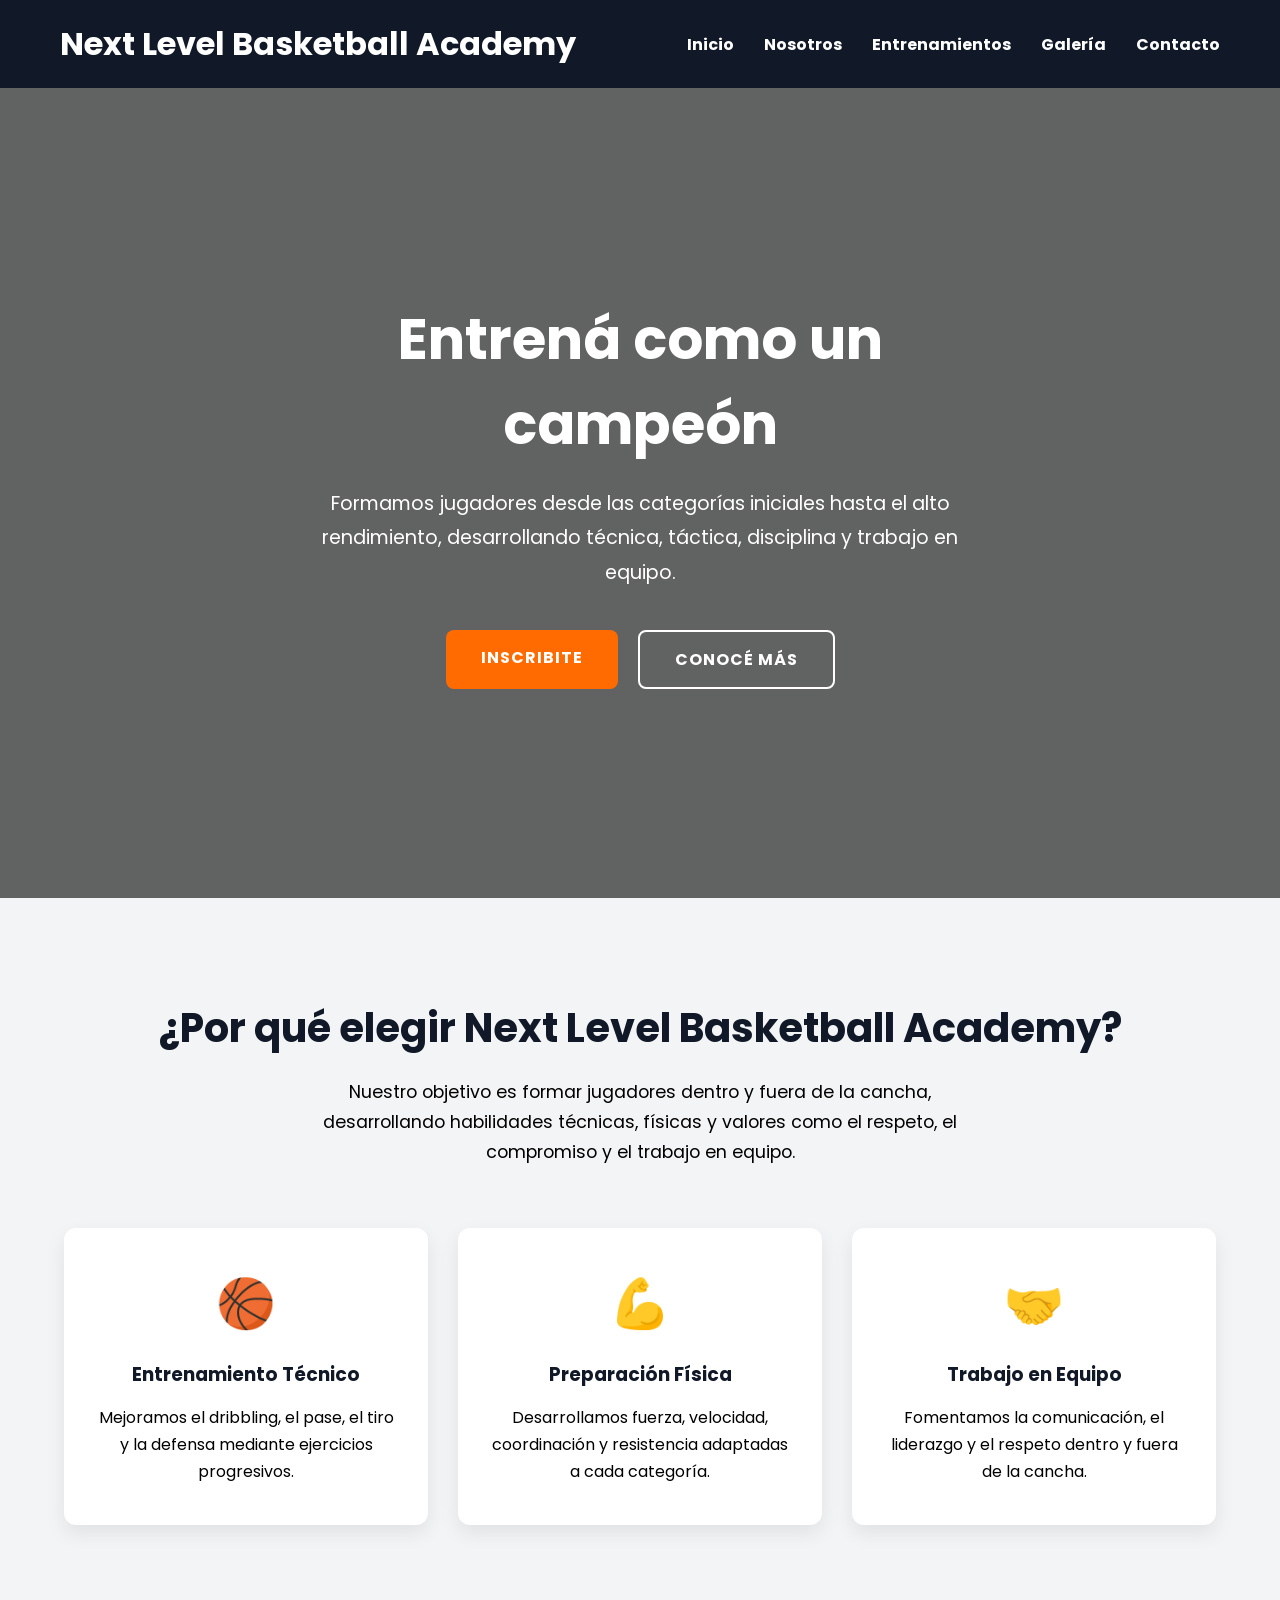
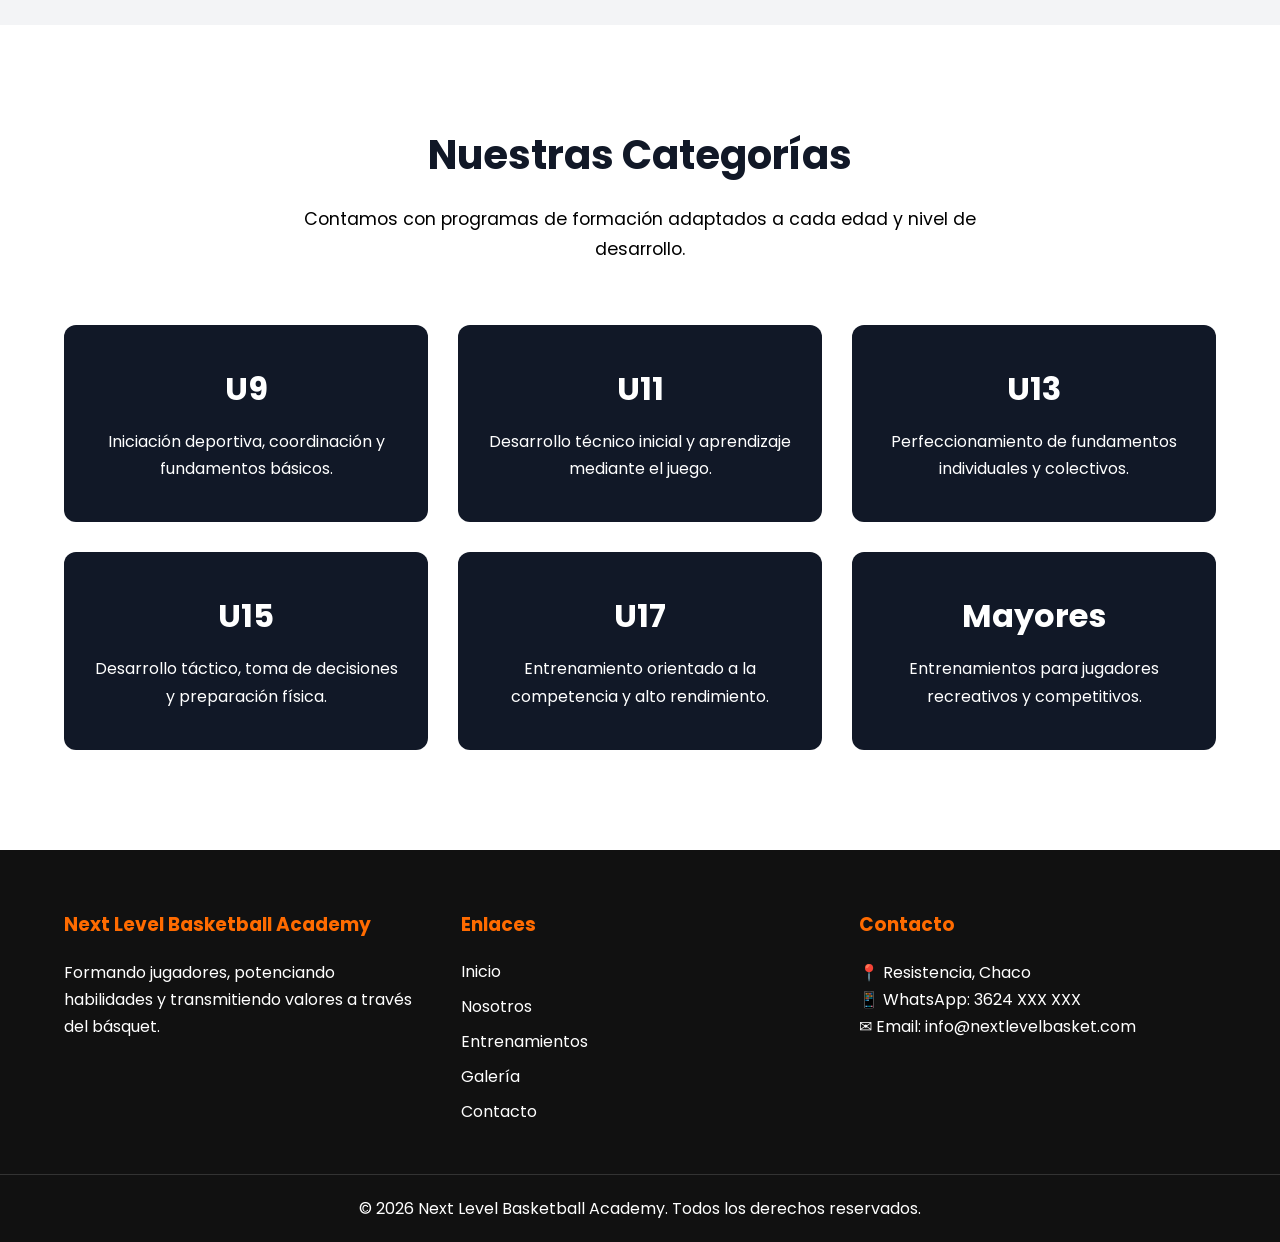
==== index.html @ 25c02390 ""Implemento sitio web completo de academia de basquet con HTML y CSS"" ====
<!DOCTYPE html>
<html lang="es">

<head>
    <meta charset="UTF-8">
    <meta name="viewport" content="width=device-width, initial-scale=1.0">
    <title>Academia de Básquet | Inicio</title>
    <link rel="preconnect" href="https://fonts.googleapis.com">

<link rel="preconnect" href="https://fonts.gstatic.com" crossorigin>

<link href="https://fonts.googleapis.com/css2?family=Poppins:wght@400;500;600;700;800&display=swap" rel="stylesheet">

    <link rel="stylesheet" href="./styles/style.css">
    <link rel="stylesheet" href="./styles/responsive.css">
</head>

<body>

    <header class="header">

    <div class="logo">
        <h1>Next Level Basketball Academy</h1>
    </div>

    <nav class="nav">
        <ul class="nav-list">
            <li><a href="index.html">Inicio</a></li>
            <li><a href="./pages/nosotros.html">Nosotros</a></li>
            <li><a href="./pages/entrenamientos.html">Entrenamientos</a></li>
            <li><a href="./pages/galeria.html">Galería</a></li>
            <li><a href="./pages/contacto.html">Contacto</a></li>
        </ul>
    </nav>

</header>

    <main>
        <section class="hero">

    <div class="hero-content">
        <h2>Entrená como un campeón</h2>

        <p>
            Formamos jugadores desde las categorías iniciales hasta el alto rendimiento,
            desarrollando técnica, táctica, disciplina y trabajo en equipo.
        </p>

        <div class="hero-buttons">
            <a href="./pages/contacto.html" class="btn btn-primary">Inscribite</a>

            <a href="./pages/nosotros.html" class="btn btn-secondary">Conocé más</a>
        </div>
    </div>

</section>
<section class="features">

    <div class="container">

        <h2>¿Por qué elegir Next Level Basketball Academy?</h2>

        <p class="section-description">
            Nuestro objetivo es formar jugadores dentro y fuera de la cancha,
            desarrollando habilidades técnicas, físicas y valores como el respeto,
            el compromiso y el trabajo en equipo.
        </p>

        <div class="features-grid">

            <article class="feature-card">
                <div class="icon">🏀</div>
                <h3>Entrenamiento Técnico</h3>
                <p>
                    Mejoramos el dribbling, el pase, el tiro y la defensa mediante ejercicios progresivos.
                </p>
            </article>

            <article class="feature-card">
                <div class="icon">💪</div>
                <h3>Preparación Física</h3>
                <p>
                    Desarrollamos fuerza, velocidad, coordinación y resistencia adaptadas a cada categoría.
                </p>
            </article>

            <article class="feature-card">
                <div class="icon">🤝</div>
                <h3>Trabajo en Equipo</h3>
                <p>
                    Fomentamos la comunicación, el liderazgo y el respeto dentro y fuera de la cancha.
                </p>
            </article>

        </div>

    </div>

</section>
<section class="categories">

    <div class="container">

        <h2>Nuestras Categorías</h2>

        <p class="section-description">
            Contamos con programas de formación adaptados a cada edad y nivel de desarrollo.
        </p>

        <div class="categories-grid">

            <article class="category-card">
                <h3>U9</h3>
                <p>Iniciación deportiva, coordinación y fundamentos básicos.</p>
            </article>

            <article class="category-card">
                <h3>U11</h3>
                <p>Desarrollo técnico inicial y aprendizaje mediante el juego.</p>
            </article>

            <article class="category-card">
                <h3>U13</h3>
                <p>Perfeccionamiento de fundamentos individuales y colectivos.</p>
            </article>

            <article class="category-card">
                <h3>U15</h3>
                <p>Desarrollo táctico, toma de decisiones y preparación física.</p>
            </article>

            <article class="category-card">
                <h3>U17</h3>
                <p>Entrenamiento orientado a la competencia y alto rendimiento.</p>
            </article>

            <article class="category-card">
                <h3>Mayores</h3>
                <p>Entrenamientos para jugadores recreativos y competitivos.</p>
            </article>

        </div>

    </div>



    </main>

    <footer class="footer">

    <div class="container footer-grid">

        <div class="footer-about">

            <h3>Next Level Basketball Academy</h3>

            <p>
                Formando jugadores, potenciando habilidades y transmitiendo
                valores a través del básquet.
            </p>

        </div>


        <div class="footer-links">

            <h3>Enlaces</h3>

            <ul>

                <li><a href="index.html">Inicio</a></li>

                <li><a href="./pages/nosotros.html">Nosotros</a></li>

                <li><a href="./pages/entrenamientos.html">Entrenamientos</a></li>

                <li><a href="./pages/galeria.html">Galería</a></li>

                <li><a href="./pages/contacto.html">Contacto</a></li>

            </ul>

        </div>


        <div class="footer-contact">

            <h3>Contacto</h3>

            <p>📍 Resistencia, Chaco</p>

            <p>📱 WhatsApp: 3624 XXX XXX</p>

            <p>✉ Email: info@nextlevelbasket.com</p>

        </div>


    </div>


    <div class="footer-bottom">

        <p>
            © 2026 Next Level Basketball Academy. Todos los derechos reservados.
        </p>

    </div>


</footer>

</body>

</html>
---- styles/style.css ----
/* ==========================
   RESET
========================== */

*{
    margin: 0;
    padding: 0;
    box-sizing: border-box;
}

/* ==========================
   VARIABLES
========================== */

:root{

    --color-principal:#ff6b00;

    --color-secundario:#111827;

    --color-terciario:#1d4ed8;

    --color-claro:#f3f4f6;

    --color-blanco:#ffffff;

    --color-texto:#333333;

}

/* ==========================
   ESTILOS GENERALES
========================== */

body{
      font-family: 'Poppins', sans-serif;
    background-color: var(--color-claro);
}

a{
    text-decoration: none;
}

ul{
    list-style: none;
}
/* ==========================
   HEADER
========================== */

.header{
    background-color: var(--color-secundario);
    color: var(--color-blanco);

    display: flex;
    justify-content: space-between;
    align-items: center;

    padding: 20px 60px;
}

.logo h1{
    font-size: 2rem;
}

.nav-list{
    display: flex;
    gap: 30px;
}

.nav-list a{
    color: var(--color-blanco);
    font-weight: bold;
    transition: .3s;
}

.nav-list a:hover{
    color: var(--color-principal);
}
/* ==========================
   HERO
========================== */

.hero{
    min-height: 90vh;

    display: flex;
    justify-content: center;
    align-items: center;
    text-align: center;

    padding: 40px;

    background-image: linear-gradient(rgba(0,0,0,.6), rgba(0,0,0,.6)),
                      url("../assets/images/hero.jpg");

    background-size: cover;
    background-position: center;

    color: white;
}

.hero-content{
    max-width: 700px;
}

.hero h2{
    font-size: 3.5rem;
    margin-bottom: 20px;
}

.hero p{
    font-size: 1.2rem;
    line-height: 1.8;
    margin-bottom: 40px;
}

.hero-buttons{
    display: flex;
    justify-content: center;
    gap: 20px;
    flex-wrap: wrap;
}
/* ==========================
   BOTONES
========================== */

.btn{
    display: inline-block;

    padding: 15px 35px;

    border-radius: 8px;

    font-weight: bold;

    transition: .3s;

    text-transform:uppercase;

    letter-spacing:1px;
}

.btn-primary{
    background-color: var(--color-principal);
    color: white;
}

.btn-primary:hover{
    transform: translateY(-3px);
}

.btn-secondary{
    border: 2px solid white;
    color: white;
}

.btn-secondary:hover{
    background-color: white;
    color: black;
}
/*==========================
    CONTENEDOR
==========================*/

.container{
    width: 90%;
    max-width: 1200px;
    margin: 0 auto;
}

/*==========================
    FEATURES
==========================*/

.features{
    padding: 100px 0;
}

.features h2{
    text-align: center;
    font-size: 2.5rem;
    margin-bottom: 20px;
    color: var(--color-secundario);
}

.section-description{
    text-align: center;
    max-width: 700px;
    margin: 0 auto 60px;
    font-size: 1.1rem;
    line-height: 1.7;
}

.features-grid{
    display: grid;
    grid-template-columns: repeat(3,1fr);
    gap: 30px;
}

.feature-card{
    background: white;
    padding: 40px 30px;
    border-radius: 12px;
    text-align: center;
    transition: .3s;
    box-shadow: 0 8px 20px rgba(0,0,0,.08);
}

.feature-card:hover{
    transform: translateY(-10px);
}

.icon{
    font-size: 3rem;
    margin-bottom: 20px;
}

.feature-card h3{
    margin-bottom: 15px;
    color: var(--color-secundario);
}

.feature-card p{
    line-height: 1.7;
}
/*==========================
    CATEGORÍAS
==========================*/

.categories{
    padding: 100px 0;
    background-color: white;
}

.categories h2{
    text-align: center;
    font-size: 2.5rem;
    margin-bottom: 20px;
    color: var(--color-secundario);
}

.categories-grid{
    display: grid;
    grid-template-columns: repeat(3, 1fr);
    gap: 30px;
    margin-top: 50px;
}

.category-card{
    background-color: var(--color-secundario);
    color: white;
    padding: 40px 25px;
    border-radius: 12px;
    text-align: center;
    transition: .3s;
}

.category-card:hover{
    transform: translateY(-10px);
    background-color: var(--color-principal);
}

.category-card h3{
    font-size: 2rem;
    margin-bottom: 15px;
}

.category-card p{
    line-height: 1.7;
}
/*==========================
        ENTRENADORES
==========================*/

.coaches{
    padding: 100px 0;
    background-color: var(--color-claro);
}

.coaches-grid{

    display: grid;
    grid-template-columns: repeat(3,1fr);
    gap: 30px;
    margin-top: 50px;

}

.coach-card{

    background: white;
    text-align: center;
    padding: 35px;
    border-radius: 15px;

    box-shadow: 0 8px 20px rgba(0,0,0,.08);

    transition: .3s;

}

.coach-card:hover{

    transform: translateY(-10px);

}

.coach-card img{

    width: 180px;
    height: 180px;

    border-radius: 50%;

    object-fit: cover;

    margin-bottom: 20px;

    border: 5px solid var(--color-principal);

}

.coach-card h3{

    margin-bottom: 8px;
    color: var(--color-secundario);

}

.coach-card span{

    color: var(--color-principal);
    font-weight: bold;
    display: block;
    margin-bottom: 15px;

}

.coach-card p{

    line-height: 1.7;

}
/*==========================
      INSTALACIONES
==========================*/

.facilities{
    padding: 100px 0;
    background-color: white;
}

.gallery-grid{
    display: grid;
    grid-template-columns: repeat(3, 1fr);
    gap: 20px;
    margin-top: 50px;
}

.gallery-grid img{
    width: 100%;
    height: 250px;
    object-fit: cover;
    border-radius: 12px;
    transition: .4s;
    cursor: pointer;
}

.gallery-grid img:hover{
    transform: scale(1.05);
}
/*==========================
          FOOTER
==========================*/

.footer{

    background-color: #111;

    color:white;

    padding-top:60px;

}


.footer-grid{

    display:grid;

    grid-template-columns:repeat(3,1fr);

    gap:40px;

}


.footer h3{

    margin-bottom:20px;

    color:var(--color-principal);

}


.footer p{

    line-height:1.7;

}


.footer ul{

    display:flex;

    flex-direction:column;

    gap:10px;

}


.footer a{

    color:white;

    transition:.3s;

}


.footer a:hover{

    color:var(--color-principal);

}



.footer-bottom{

    text-align:center;

    margin-top:50px;

    padding:20px;

    border-top:1px solid #333;

}
/*==========================
        NOSOTROS
==========================*/


.about-hero{

    padding:100px 0;

    background-color:var(--color-secundario);

    color:white;

    text-align:center;

}


.about-hero h2{

    font-size:3rem;

    margin-bottom:20px;

}


.history{

    padding:80px 0;

    text-align:center;

}


.history p{

    max-width:800px;

    margin:auto;

    line-height:1.8;

}



/* VALORES */


.values{

    padding:80px 0;

    background-color:white;

}


.values h2{

    text-align:center;

    margin-bottom:50px;

}



.values-grid{

    display:grid;

    grid-template-columns:repeat(3,1fr);

    gap:30px;

}



.value-card{

    padding:35px;

    background-color:var(--color-claro);

    text-align:center;

    border-radius:12px;

    transition:.3s;

}


.value-card:hover{

    transform:translateY(-8px);

}


.value-card h3{

    color:var(--color-principal);

    margin-bottom:15px;

}
/*==========================
      ENTRENAMIENTOS
==========================*/


.training-hero{

    padding:100px 0;

    background-color:var(--color-secundario);

    color:white;

    text-align:center;

}



.training-hero h2{

    font-size:3rem;

    margin-bottom:20px;

}



.training-content{

    padding:80px 0;

}



.training-content h2{

    text-align:center;

    margin-bottom:50px;

}



.training-grid{

    display:grid;

    grid-template-columns:repeat(3,1fr);

    gap:30px;

}



.training-card{

    padding:35px;

    background:white;

    border-radius:12px;

    box-shadow:0 8px 20px rgba(0,0,0,.08);

    transition:.3s;

}



.training-card:hover{

    transform:translateY(-10px);

}



.training-card h3{

    margin-bottom:15px;

    color:var(--color-principal);

}



.training-card p{

    line-height:1.7;

}



/* TABLA */


.schedule{

    padding:80px 0;

    background-color:var(--color-claro);

}


.schedule h2{

    text-align:center;

    margin-bottom:40px;

}



table{

    width:100%;

    border-collapse:collapse;

    background:white;

}



th{

    background-color:var(--color-secundario);

    color:white;

}



th, td{

    padding:15px;

    text-align:center;

    border:1px solid #ddd;

}
/*==========================
          GALERÍA
==========================*/


.gallery-hero{

    padding:100px 0;

    background-color:var(--color-secundario);

    color:white;

    text-align:center;

}


.gallery-hero h2{

    font-size:3rem;

    margin-bottom:20px;

}



.gallery-section{

    padding:80px 0;

}



.gallery-section h2{

    text-align:center;

    margin-bottom:50px;

}



.gallery-page-grid{

    display:grid;

    grid-template-columns:repeat(3,1fr);

    gap:25px;

}



.gallery-page-grid img{

    width:100%;

    height:280px;

    object-fit:cover;

    border-radius:12px;

    transition:.4s;

}



.gallery-page-grid img:hover{

    transform:scale(1.05);

}
/*==========================
        CONTACTO
==========================*/


.contact-hero{

    padding:100px 0;

    background-color:var(--color-secundario);

    color:white;

    text-align:center;

}



.contact-hero h2{

    font-size:3rem;

    margin-bottom:20px;

}



.contact-section{

    padding:80px 0;

}



.contact-grid{

    display:grid;

    grid-template-columns:1fr 1fr;

    gap:50px;

}



.contact-info{

    background-color:var(--color-claro);

    padding:40px;

    border-radius:12px;

}



.contact-info h2,
.contact-form h2{

    margin-bottom:25px;

}



.contact-form form{

    display:flex;

    flex-direction:column;

    gap:15px;

}



.contact-form input,
.contact-form textarea{

    padding:15px;

    border:1px solid #ccc;

    border-radius:8px;

    font-size:1rem;

}



.contact-form button{

    padding:15px;

    background-color:var(--color-principal);

    color:white;

    border:none;

    border-radius:8px;

    font-size:1rem;

    font-weight:bold;

    cursor:pointer;

    transition:.3s;

}



.contact-form button:hover{

    transform:translateY(-3px);

}
h1,
h2,
h3{

    font-weight:700;

}
.hero-content,
.features,
.categories{

    animation: aparecer 1s ease;

}



@keyframes aparecer{

    from{

        opacity:0;

        transform:translateY(30px);

    }


    to{

        opacity:1;

        transform:translateY(0);

    }

}
---- styles/responsive.css ----
/*==========================
        TABLETS
==========================*/

@media(max-width:900px){


.header{

    flex-direction:column;

    gap:20px;

}


.nav-list{

    flex-wrap:wrap;

    justify-content:center;

}


.features-grid,
.categories-grid,
.coaches-grid,
.gallery-page-grid{

    grid-template-columns:repeat(2,1fr);

}


.training-grid{

    grid-template-columns:repeat(2,1fr);

}


.contact-grid{

    grid-template-columns:1fr;

}


.footer-grid{

    grid-template-columns:1fr 1fr;

}


}
/*==========================
        CELULARES
==========================*/

@media(max-width:600px){


.header{

    padding:20px;

}


.logo h1{

    font-size:1.5rem;

    text-align:center;

}



.nav-list{

    flex-direction:column;

    align-items:center;

}



.hero h2{

    font-size:2.2rem;

}



.hero p{

    font-size:1rem;

}



.features-grid,
.categories-grid,
.coaches-grid,
.gallery-page-grid,
.training-grid{

    grid-template-columns:1fr;

}



.footer-grid{

    grid-template-columns:1fr;

}



.gallery-page-grid img{

    height:220px;

}



.contact-section{

    padding:50px 0;

}


}
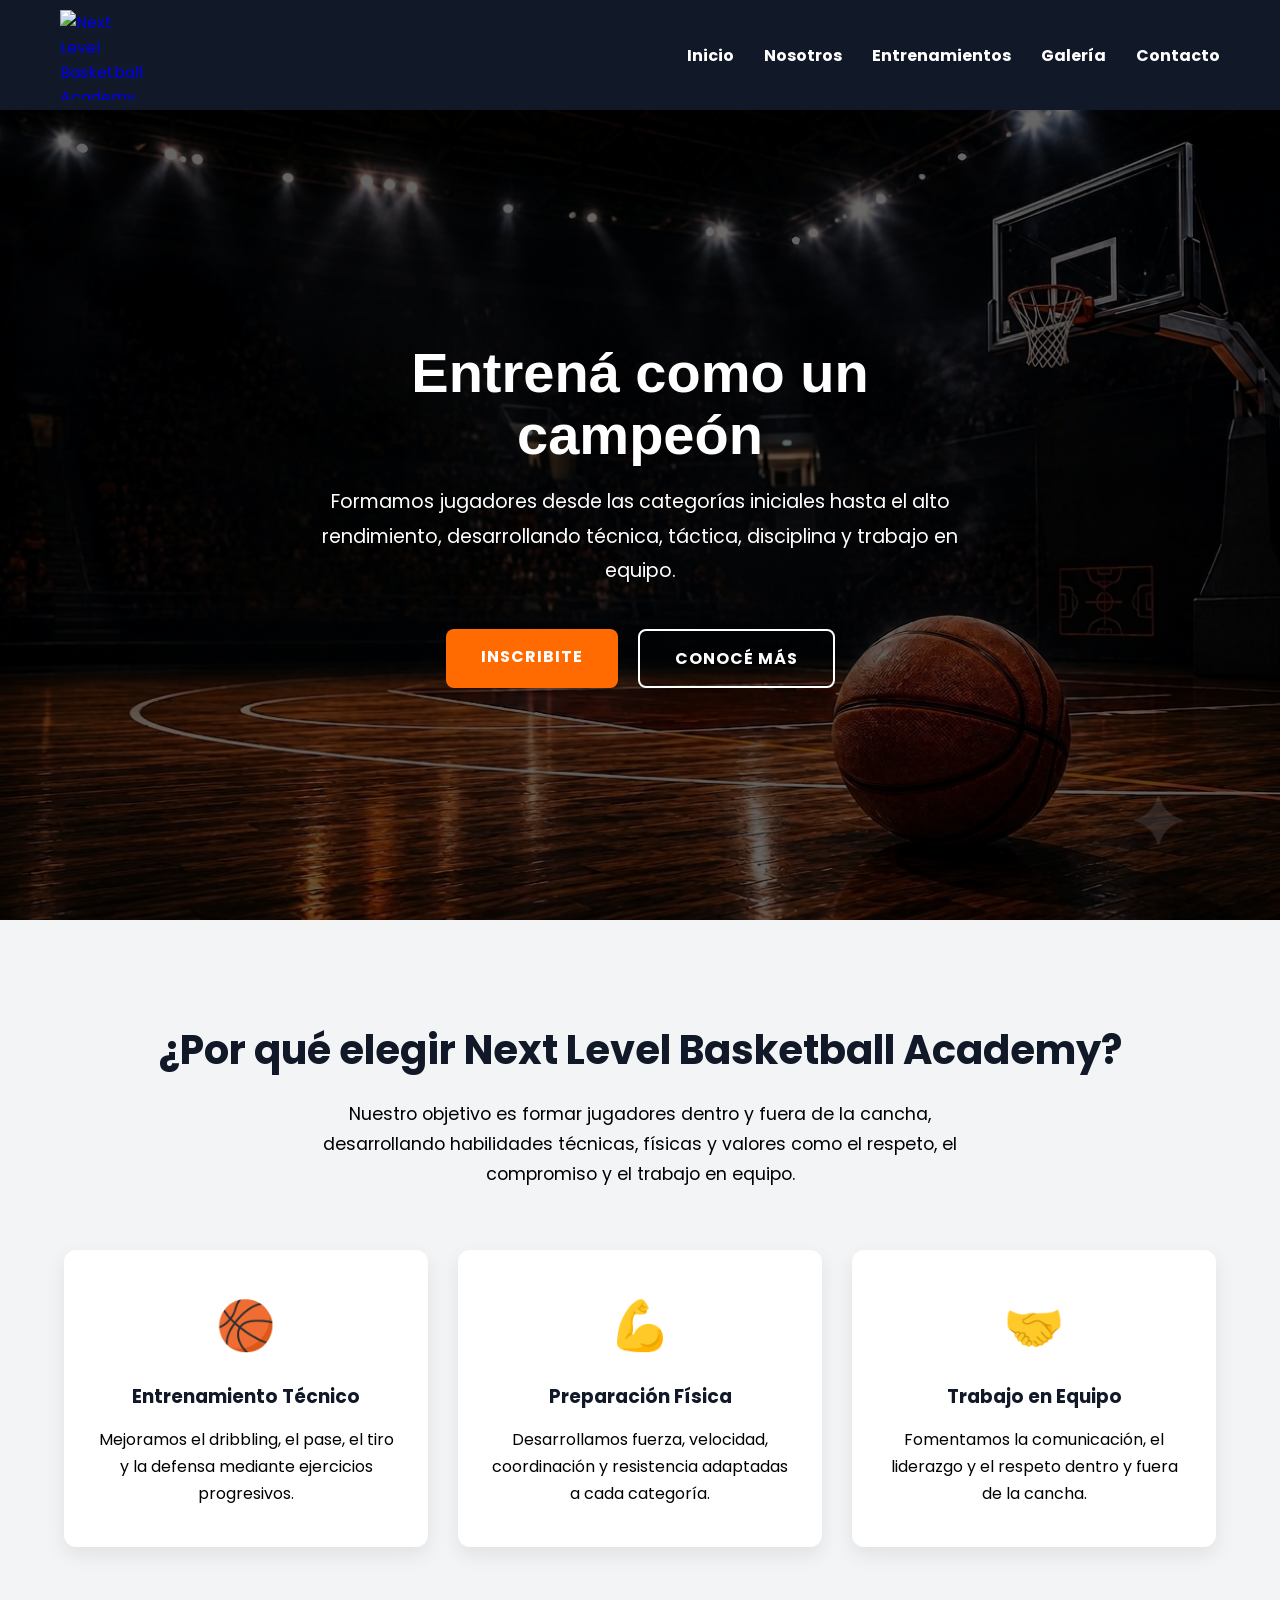
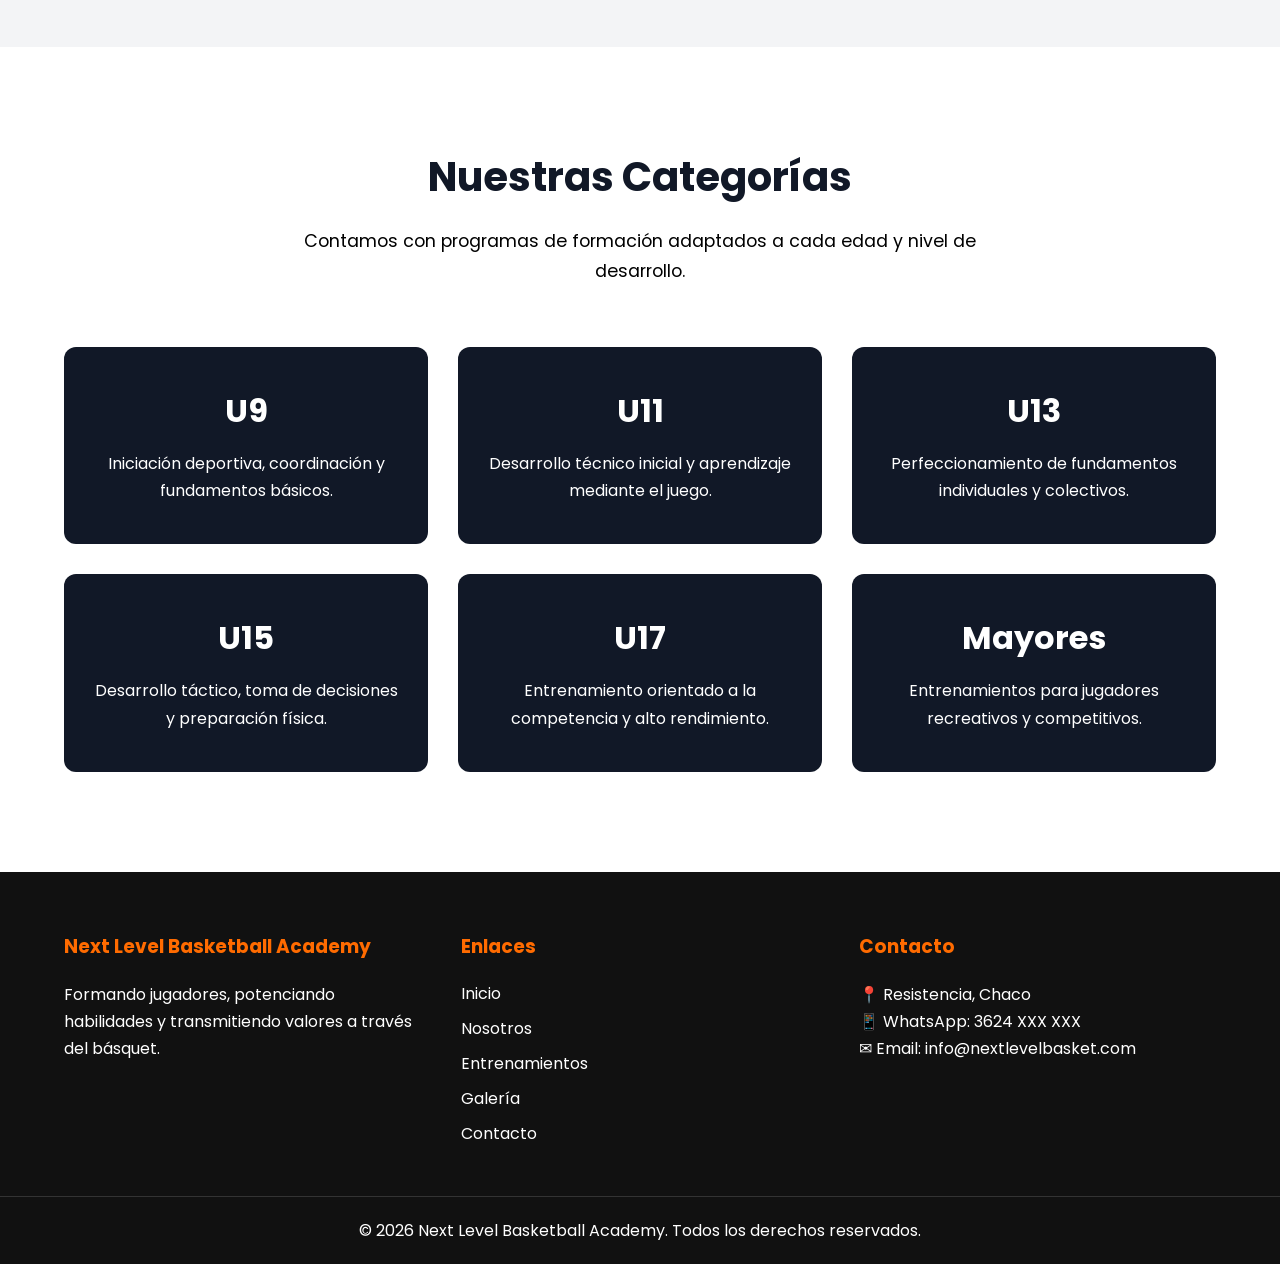
==== commit 199029ac: "agregamos imagenes (logo y hero)" ====
--- a/index.html
+++ b/index.html
@@ -19,9 +19,9 @@
 
     <header class="header">
 
-    <div class="logo">
-        <h1>Next Level Basketball Academy</h1>
-    </div>
+    <a href="./index.html" class="logo">
+    <img src="./assets/images/logo.png" alt="Next Level Basketball Academy">
+</a>
 
     <nav class="nav">
         <ul class="nav-list">
--- a/styles/style.css
+++ b/styles/style.css
@@ -47,20 +47,31 @@
 /* ==========================
    HEADER
 ========================== */
-
 .header{
     background-color: var(--color-secundario);
-    color: var(--color-blanco);
 
     display: flex;
     justify-content: space-between;
     align-items: center;
 
-    padding: 20px 60px;
-}
-
-.logo h1{
-    font-size: 2rem;
+    padding: 10px 60px;
+
+    min-height: 100px;
+}
+/*==========================
+          LOGO
+==========================*/
+
+.logo{
+    display: flex;
+    align-items: center;
+}
+
+.logo img{
+    width: 90px;
+    height: 90px;
+    object-fit: contain;
+    display: block;
 }
 
 .nav-list{
@@ -92,7 +103,7 @@
     padding: 40px;
 
     background-image: linear-gradient(rgba(0,0,0,.6), rgba(0,0,0,.6)),
-                      url("../assets/images/hero.jpg");
+                      url("../assets/images/hero.png");
 
     background-size: cover;
     background-position: center;
@@ -106,7 +117,9 @@
 
 .hero h2{
     font-size: 3.5rem;
+    line-height: 1.1;
     margin-bottom: 20px;
+    font-weight: 800;
 }
 
 .hero p{
--- a/styles/responsive.css
+++ b/styles/responsive.css
@@ -64,17 +64,14 @@
 
 .header{
 
-    padding:20px;
+    padding: 10px 20px;
 
 }
 
 
-.logo h1{
-
-    font-size:1.5rem;
-
-    text-align:center;
-
+.logo img{
+    width: 75px;
+    height: 75px;
 }
 
 
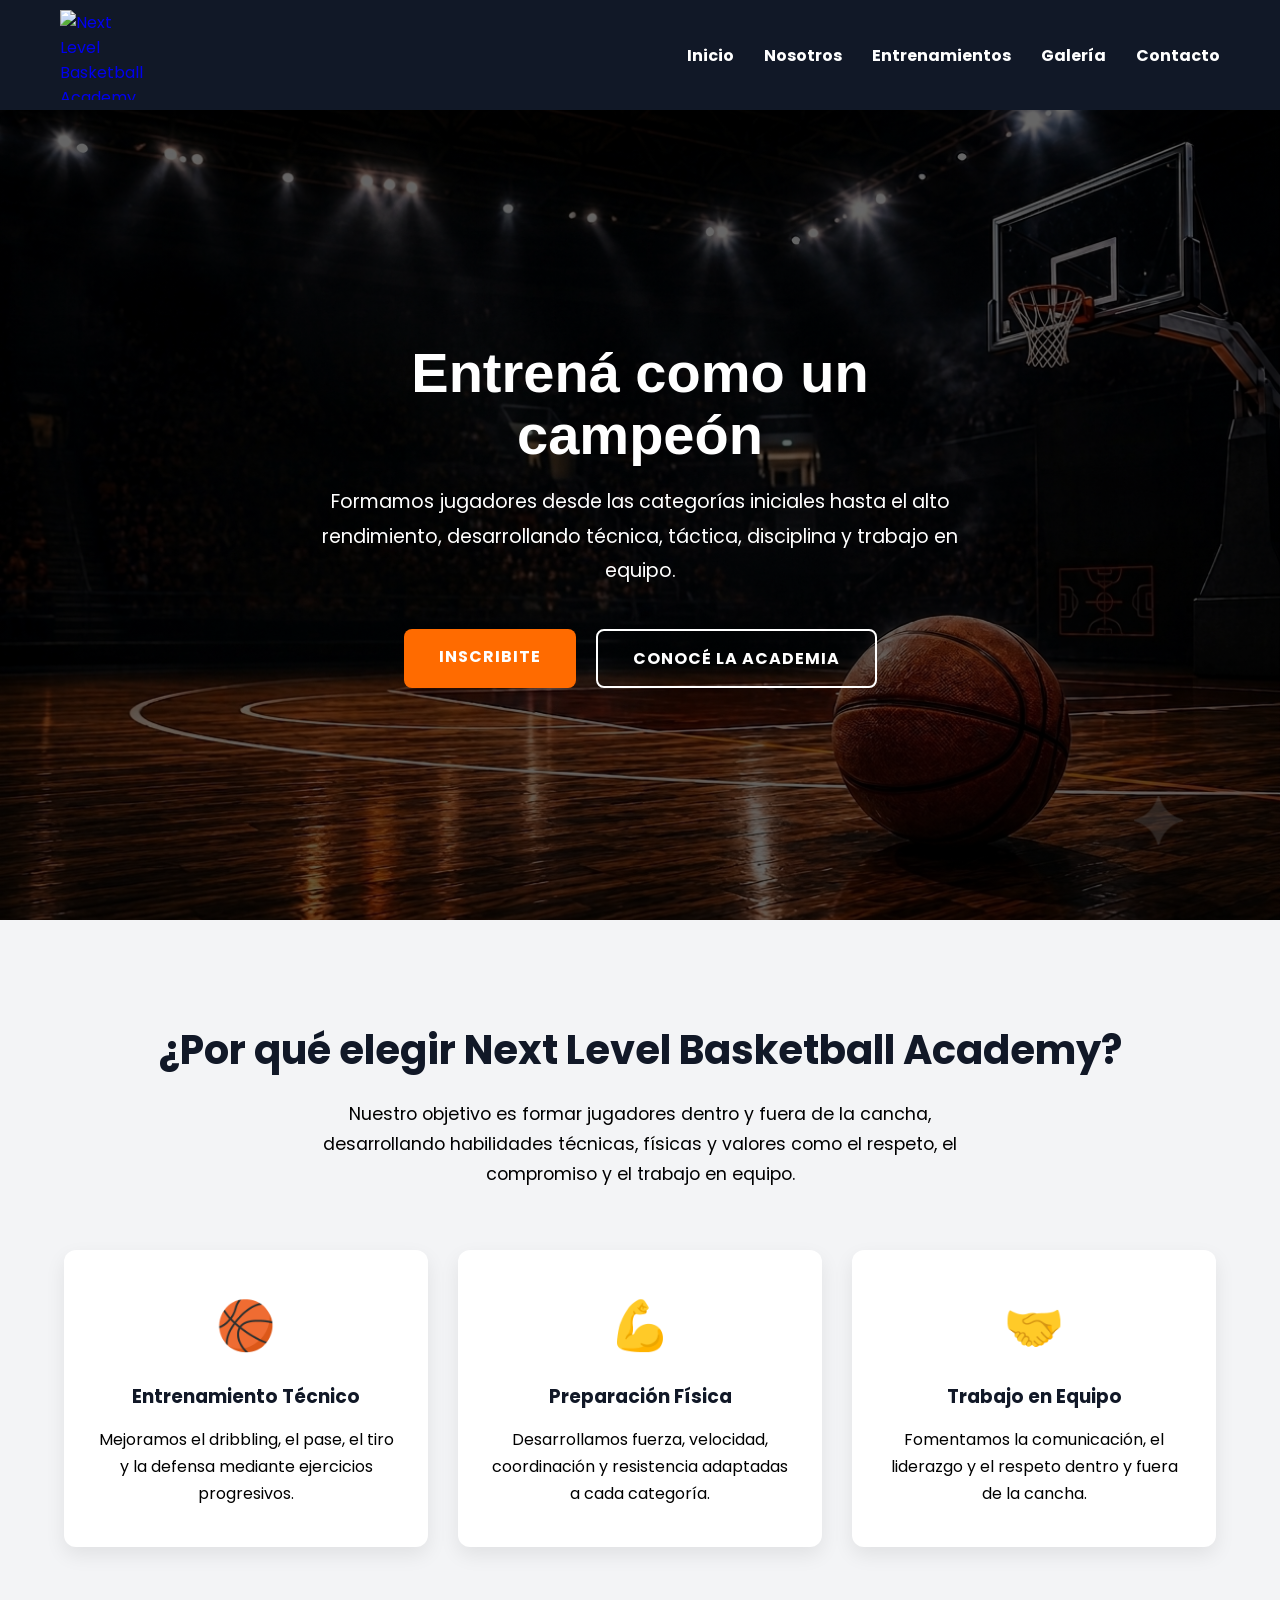
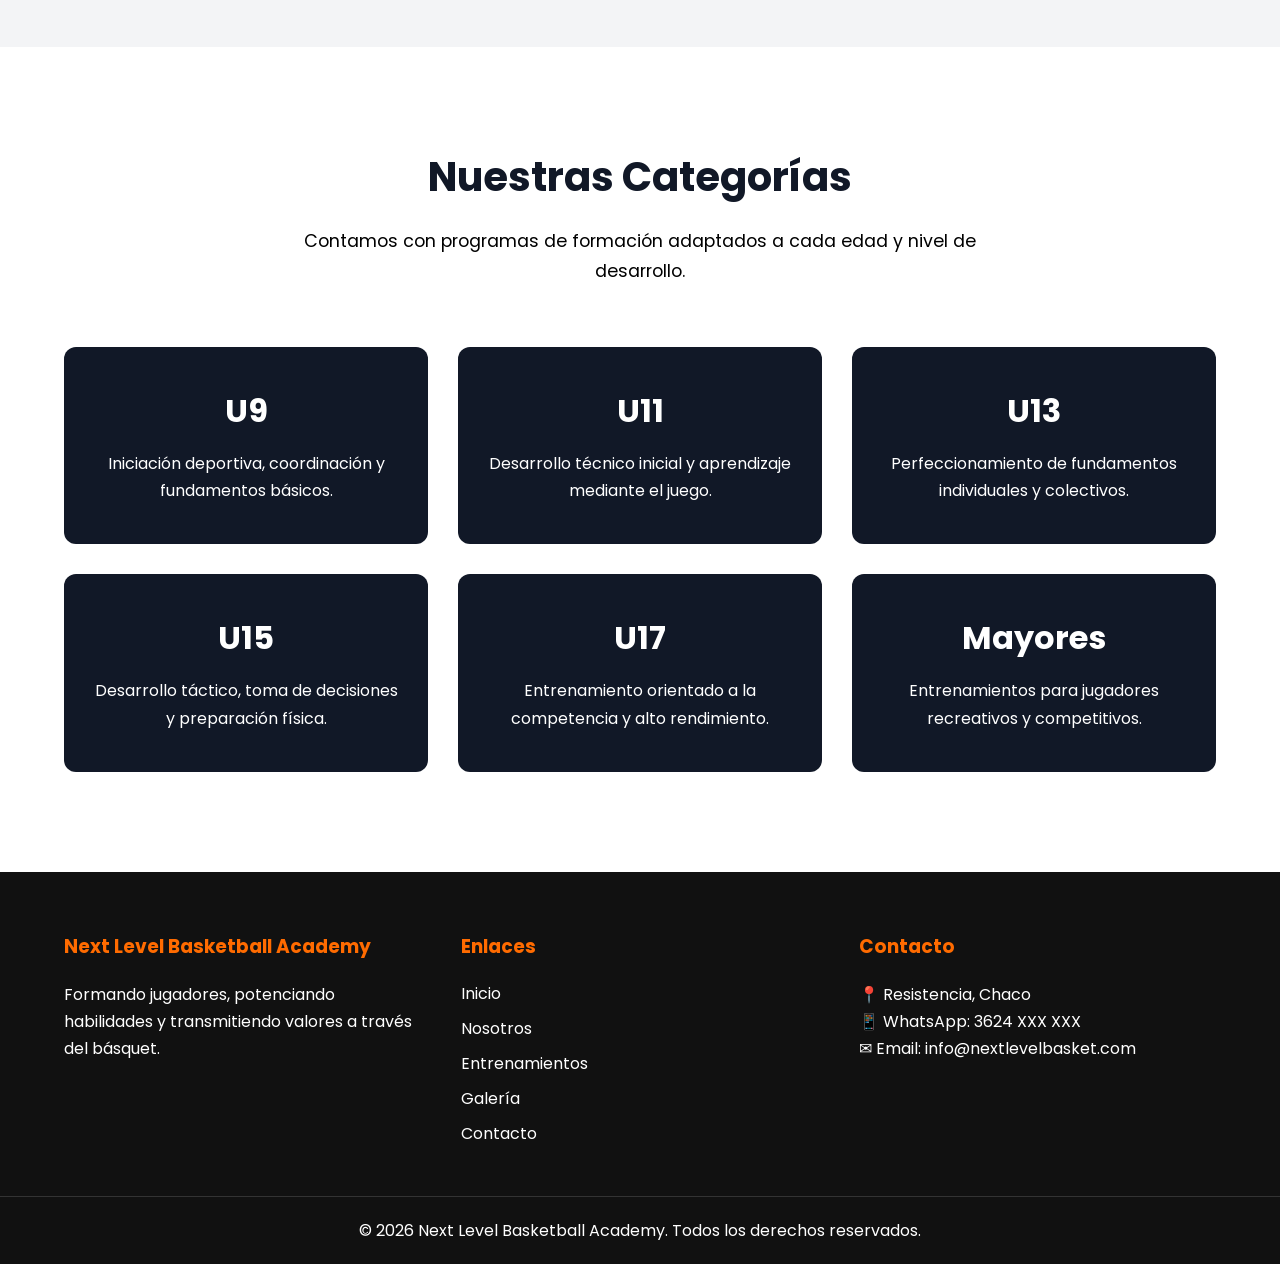
==== commit 870b7954: "modificaciones en etiquetas a" ====
--- a/index.html
+++ b/index.html
@@ -49,7 +49,7 @@
         <div class="hero-buttons">
             <a href="./pages/contacto.html" class="btn btn-primary">Inscribite</a>
 
-            <a href="./pages/nosotros.html" class="btn btn-secondary">Conocé más</a>
+            <a href="./pages/nosotros.html" class="btn btn-secondary">Conocé la academia</a>
         </div>
     </div>
 
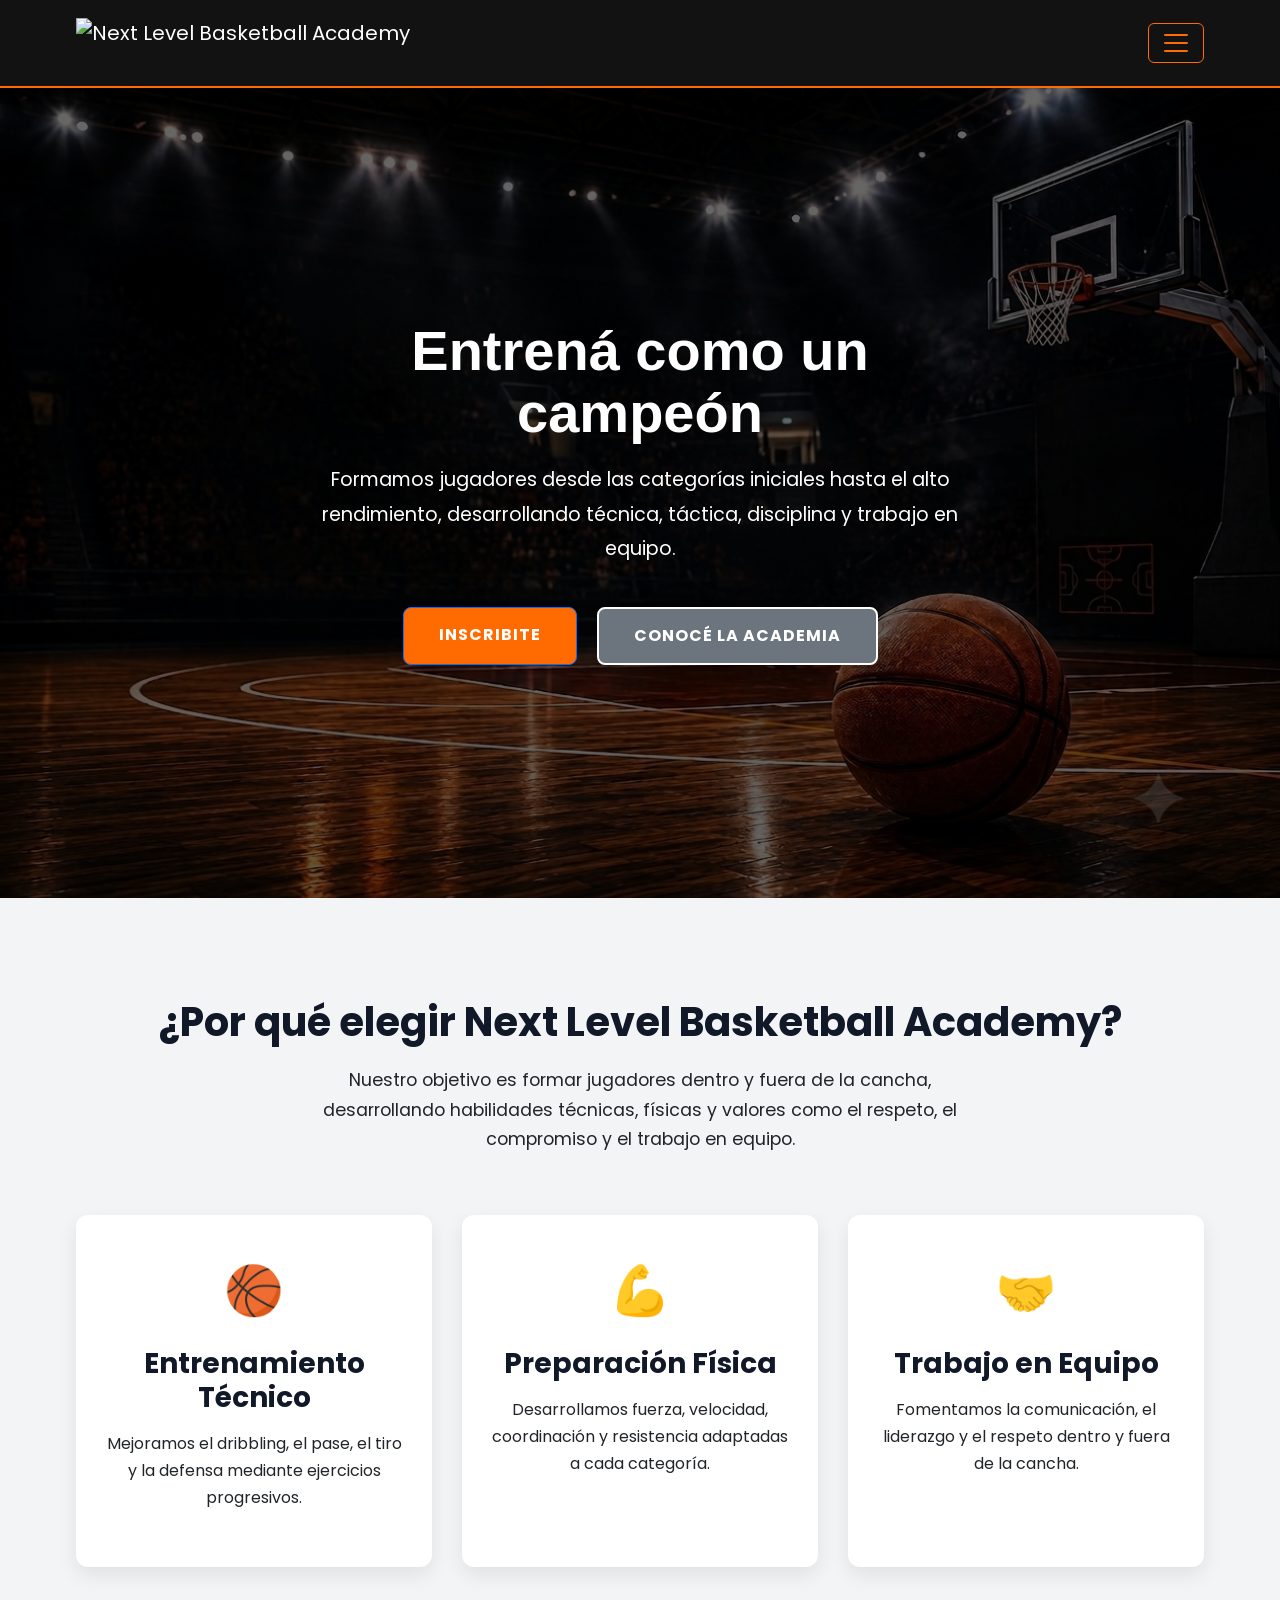
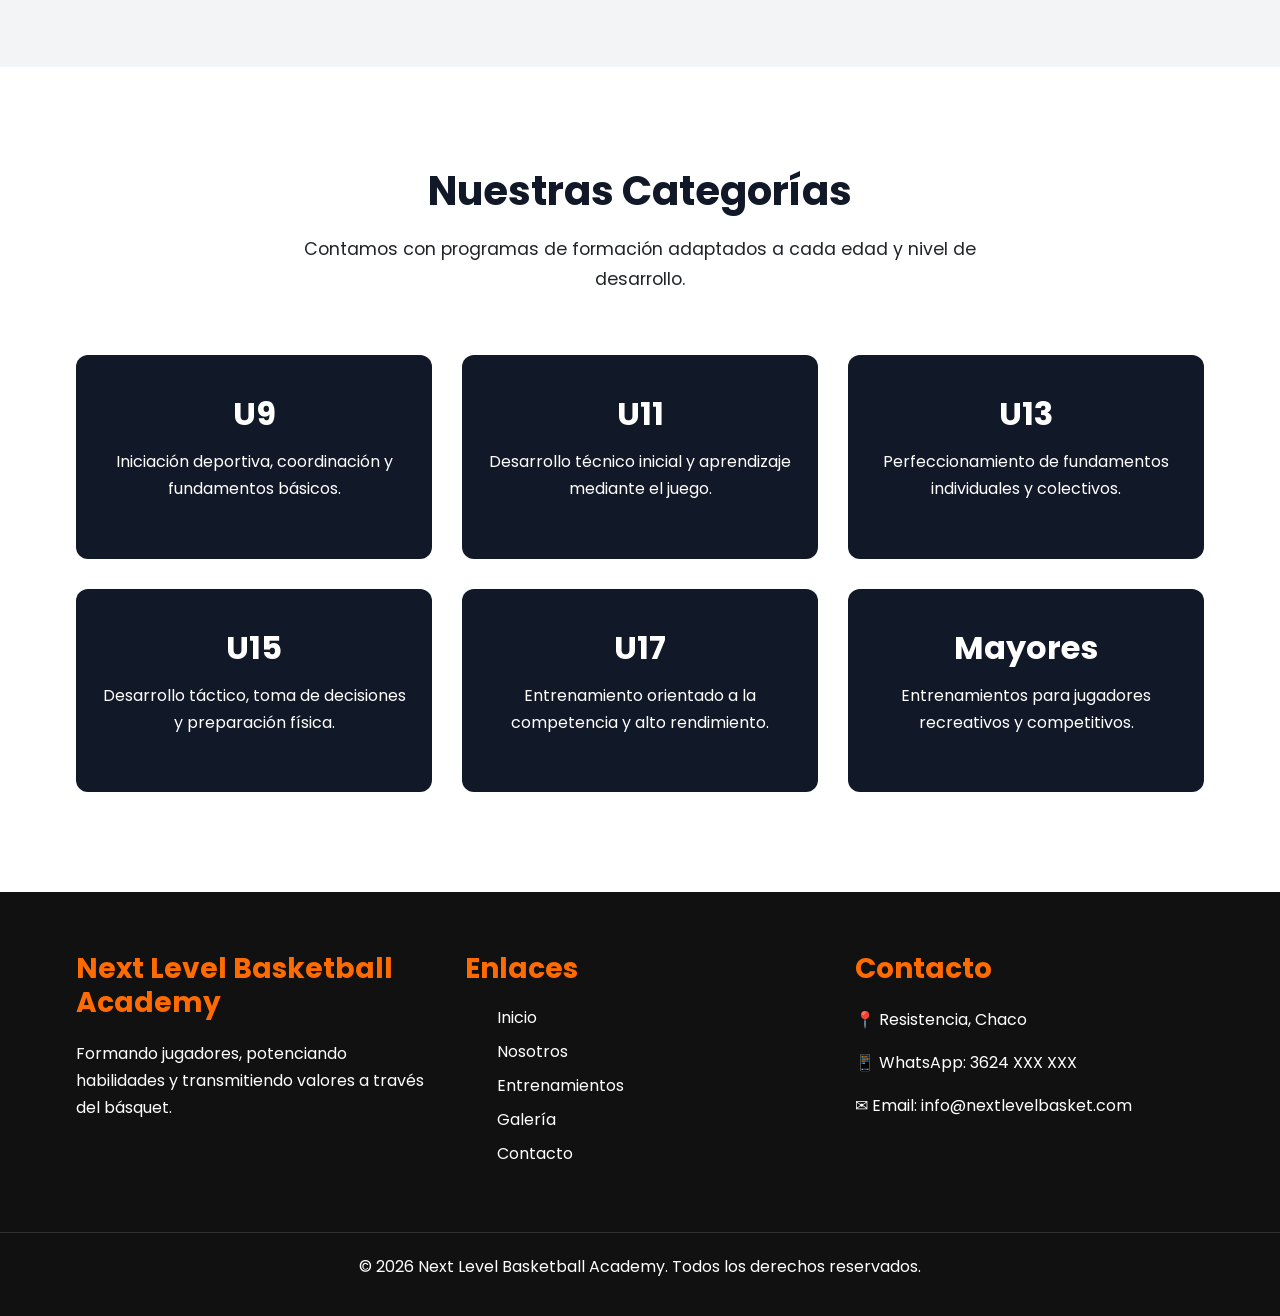
==== commit 6e9916df: "feat: agrega SCSS, recursos multimedia y soluciona navbar" ====
--- a/index.html
+++ b/index.html
@@ -5,34 +5,46 @@
     <meta charset="UTF-8">
     <meta name="viewport" content="width=device-width, initial-scale=1.0">
     <title>Academia de Básquet | Inicio</title>
-    <link rel="preconnect" href="https://fonts.googleapis.com">
-
+    <!-- Google Fonts: Poppins -->
+<link rel="preconnect" href="https://fonts.googleapis.com">
 <link rel="preconnect" href="https://fonts.gstatic.com" crossorigin>
-
 <link href="https://fonts.googleapis.com/css2?family=Poppins:wght@400;500;600;700;800&display=swap" rel="stylesheet">
 
-    <link rel="stylesheet" href="./styles/style.css">
-    <link rel="stylesheet" href="./styles/responsive.css">
+<!-- Bootstrap CSS CDN -->
+<link href="https://cdn.jsdelivr.net/npm/bootstrap@5.3.3/dist/css/bootstrap.min.css" rel="stylesheet" integrity="sha384-QWTKZyjpPEjISv5WaRU9OFeRpok6YctnYmDr5pNlyT2bRjXh0JMhjY6hW+ALEwIH" crossorigin="anonymous">
+
+<!-- Tus estilos CSS -->
+<link rel="stylesheet" href="./styles/style.css">
+<link rel="stylesheet" href="./styles/responsive.css">
 </head>
 
 <body>
 
-    <header class="header">
-
-    <a href="./index.html" class="logo">
-    <img src="./assets/images/logo.png" alt="Next Level Basketball Academy">
-</a>
-
-    <nav class="nav">
-        <ul class="nav-list">
-            <li><a href="index.html">Inicio</a></li>
-            <li><a href="./pages/nosotros.html">Nosotros</a></li>
-            <li><a href="./pages/entrenamientos.html">Entrenamientos</a></li>
-            <li><a href="./pages/galeria.html">Galería</a></li>
-            <li><a href="./pages/contacto.html">Contacto</a></li>
-        </ul>
+   <header class="header">
+    <nav class="navbar navbar-dark bg-dark">
+        <div class="container-fluid">
+            <!-- Logo -->
+            <a class="navbar-brand logo" href="index.html">
+                <img src="assets/images/logo.png" alt="Next Level Basketball Academy" height="50">
+            </a>
+            
+            <!-- Botón Hamburguesa (Siempre visible) -->
+            <button class="navbar-toggler" type="button" data-bs-toggle="collapse" data-bs-target="#navbarNav" aria-controls="navbarNav" aria-expanded="false" aria-label="Toggle navigation">
+                <span class="navbar-toggler-icon"></span>
+            </button>
+
+            <!-- Menú Desplegable -->
+            <div class="collapse navbar-collapse" id="navbarNav">
+                <ul class="navbar-nav ms-auto pt-3">
+                    <li class="nav-item"><a class="nav-link active" href="index.html">Inicio</a></li>
+                    <li class="nav-item"><a class="nav-link" href="pages/nosotros.html">Nosotros</a></li>
+                    <li class="nav-item"><a class="nav-link" href="pages/entrenamientos.html">Entrenamientos</a></li>
+                    <li class="nav-item"><a class="nav-link" href="pages/galeria.html">Galería</a></li>
+                    <li class="nav-item"><a class="nav-link" href="pages/contacto.html">Contacto</a></li>
+                </ul>
+            </div>
+        </div>
     </nav>
-
 </header>
 
     <main>
@@ -210,7 +222,7 @@
 
 
 </footer>
-
+<!-- Bootstrap Bundle JS -->
+<script src="https://cdn.jsdelivr.net/npm/bootstrap@5.3.3/dist/bootstrap.bundle.min.js" integrity="sha384-YvpcrYf0tY3lHB60NNkmXc5s9fDVZLESaAA55NDzOxhy9GkcIdslK1eN7N6jIeHz" crossorigin="anonymous"></script>
 </body>
-
 </html>
--- a/styles/style.css
+++ b/styles/style.css
@@ -47,16 +47,40 @@
 /* ==========================
    HEADER
 ========================== */
-.header{
+.header {
+    position: sticky;
+    top: 0;
+    z-index: 1000;
     background-color: var(--color-secundario);
-
-    display: flex;
-    justify-content: space-between;
-    align-items: center;
-
-    padding: 10px 60px;
-
-    min-height: 100px;
+    border-bottom: 2px solid var(--color-principal);
+}
+
+.header .navbar {
+    padding: 0.8rem 5%;
+}
+
+.header .navbar-toggler {
+    border-color: var(--color-principal);
+}
+
+.header .navbar-toggler-icon {
+    background-image: url("data:image/svg+xml,%3csvg xmlns='http://www.w3.org/2000/svg' viewBox='0 0 30 30'%3e%3cpath stroke='rgba%28255, 107, 0, 1%29' stroke-linecap='round' stroke-miterlimit='10' stroke-width='2' d='M4 7h22M4 15h22M4 23h22'/%3e%3c/svg%3e");
+}
+
+.header .navbar-toggler:focus {
+    box-shadow: 0 0 0 0.25rem rgba(255, 107, 0, 0.4);
+}
+
+.header .nav-link {
+    color: var(--color-blanco) !important;
+    font-weight: 500;
+    font-size: 1rem;
+    transition: color 0.3s ease;
+}
+
+.header .nav-link:hover,
+.header .nav-link.active {
+    color: var(--color-principal) !important;
 }
 /*==========================
           LOGO
@@ -970,4 +994,259 @@
 
     }
 
+}
+/* ==========================
+   SECCIÓN TITLE
+========================== */
+
+.section-title{
+    text-align: center;
+    max-width: 700px;
+    margin: 0 auto 50px;
+}
+
+.section-title h2{
+    font-size: 2.5rem;
+    color: var(--color-secundario);
+    margin-bottom: 15px;
+}
+
+.section-title p{
+    line-height: 1.7;
+}
+
+
+/* ==========================
+   NUESTRA HISTORIA
+========================== */
+
+.history-content{
+    max-width: 850px;
+    margin: 0 auto;
+}
+
+.history-text h2{
+    color: var(--color-secundario);
+    margin-bottom: 25px;
+}
+
+.history-text p{
+    margin-bottom: 20px;
+}
+
+
+/* ==========================
+   NUESTRA MISIÓN
+========================== */
+
+.mission{
+    padding: 100px 0;
+    background-color: white;
+}
+
+.mission-content{
+    display: grid;
+    grid-template-columns: repeat(3, 1fr);
+    gap: 30px;
+}
+
+.mission-card{
+    background-color: var(--color-claro);
+    padding: 40px 30px;
+    border-radius: 12px;
+    text-align: center;
+    transition: .3s;
+}
+
+.mission-card:hover{
+    transform: translateY(-10px);
+    box-shadow: 0 8px 20px rgba(0,0,0,.08);
+}
+
+.mission-icon{
+    font-size: 3rem;
+    margin-bottom: 20px;
+}
+
+.mission-card h3{
+    color: var(--color-secundario);
+    margin-bottom: 15px;
+}
+
+.mission-card p{
+    line-height: 1.7;
+}
+
+
+/* ==========================
+   VALORES
+========================== */
+
+.value-card p{
+    line-height: 1.7;
+}
+
+.value-card:hover{
+    background-color: var(--color-principal);
+    color: white;
+}
+
+.value-card:hover h3{
+    color: white;
+}
+
+
+/* ==========================
+   METODOLOGÍA
+========================== */
+
+.methodology{
+    padding: 100px 0;
+    background-color: var(--color-secundario);
+}
+
+.methodology .section-title h2,
+.methodology .section-title p{
+    color: white;
+}
+
+.methodology-grid{
+    display: grid;
+    grid-template-columns: repeat(4, 1fr);
+    gap: 25px;
+}
+
+.methodology-card{
+    background-color: white;
+    padding: 35px 25px;
+    border-radius: 12px;
+    text-align: center;
+    transition: .3s;
+}
+
+.methodology-card:hover{
+    transform: translateY(-10px);
+}
+
+.methodology-card span{
+    display: inline-block;
+    font-size: 2rem;
+    font-weight: 800;
+    color: var(--color-principal);
+    margin-bottom: 20px;
+}
+
+.methodology-card h3{
+    color: var(--color-secundario);
+    margin-bottom: 15px;
+}
+
+.methodology-card p{
+    line-height: 1.7;
+}
+
+
+/* ==========================
+   EQUIPO
+========================== */
+
+.coach-placeholder{
+    width: 180px;
+    height: 180px;
+    margin: 0 auto 20px;
+
+    display: flex;
+    justify-content: center;
+    align-items: center;
+
+    background-color: var(--color-secundario);
+    border: 5px solid var(--color-principal);
+    border-radius: 50%;
+
+    font-size: 4rem;
+}
+
+.coach-card p{
+    line-height: 1.7;
+}
+/* Custom Header & Navbar (Next Level Style) */
+.header {
+    position: sticky;
+    top: 0;
+    z-index: 1000;
+    background-color: #121212;
+    border-bottom: 2px solid #FF6B00;
+}
+
+.header .navbar {
+    background-color: transparent !important;
+    padding: 0.8rem 5%;
+}
+
+.header .navbar-brand img {
+    height: 50px;
+    width: auto;
+}
+
+.header .navbar-toggler {
+    border-color: #FF6B00;
+}
+
+.header .navbar-toggler-icon {
+    background-image: url("data:image/svg+xml,%3csvg xmlns='http://www.w3.org/2000/svg' viewBox='0 0 30 30'%3e%3cpath stroke='rgba%28255, 107, 0, 1%29' stroke-linecap='round' stroke-miterlimit='10' stroke-width='2' d='M4 7h22M4 15h22M4 23h22'/%3e%3c/svg%3e");
+}
+
+.header .navbar-toggler:focus {
+    box-shadow: 0 0 0 0.25rem rgba(255, 107, 0, 0.4);
+}
+
+.header .nav-link {
+    color: #FFFFFF !important;
+    font-weight: 500;
+    font-size: 1rem;
+    margin-left: 1rem;
+    transition: color 0.3s ease;
+}
+
+.header .nav-link:hover,
+.header .nav-link.active {
+    color: #FF6B00 !important;
+}
+/* Forzar botón hamburguesa visible en todas las pantallas */
+.header .navbar-toggler {
+    display: block !important;
+}
+
+/* Forzar que el menú colapsado se comporte como lista desplegable en pantallas grandes */
+.header .navbar-collapse {
+    flex-basis: 100% !important;
+    flex-grow: 1 !important;
+    align-items: flex-start !important;
+}
+
+.header .navbar-collapse.collapse:not(.show) {
+    display: none !important;
+}
+
+.header .navbar-nav {
+    flex-direction: column !important;
+    width: 100%;
+    margin-top: 15px;
+    padding-top: 10px;
+    border-top: 1px solid rgba(255, 255, 255, 0.1);
+}
+
+.header .nav-link {
+    margin-left: 0 !important;
+    padding: 8px 0 !important;
+}
+/* Ajuste de estilo para el desplegable global */
+.header .navbar-collapse {
+    border-top: 1px solid rgba(255, 255, 255, 0.1);
+    margin-top: 10px;
+}
+
+.header .nav-link {
+    padding: 10px 0 !important;
+    font-size: 1.1rem;
 }
--- a/styles/responsive.css
+++ b/styles/responsive.css
@@ -1,140 +1,79 @@
 /*==========================
-        TABLETS
+        TABLETS (max 900px)
 ==========================*/
 
-@media(max-width:900px){
+@media (max-width: 900px) {
 
+    .features-grid,
+    .categories-grid,
+    .coaches-grid,
+    .gallery-page-grid,
+    .values-grid,
+    .mission-content,
+    .methodology-grid,
+    .training-grid {
+        grid-template-columns: repeat(2, 1fr);
+    }
 
-.header{
+    .contact-grid {
+        grid-template-columns: 1fr;
+    }
 
-    flex-direction:column;
-
-    gap:20px;
+    .footer-grid {
+        grid-template-columns: 1fr 1fr;
+    }
 
 }
 
-
-.nav-list{
-
-    flex-wrap:wrap;
-
-    justify-content:center;
-
-}
-
-
-.features-grid,
-.categories-grid,
-.coaches-grid,
-.gallery-page-grid{
-
-    grid-template-columns:repeat(2,1fr);
-
-}
-
-
-.training-grid{
-
-    grid-template-columns:repeat(2,1fr);
-
-}
-
-
-.contact-grid{
-
-    grid-template-columns:1fr;
-
-}
-
-
-.footer-grid{
-
-    grid-template-columns:1fr 1fr;
-
-}
-
-
-}
 /*==========================
-        CELULARES
+        CELULARES (max 600px)
 ==========================*/
 
-@media(max-width:600px){
+@media (max-width: 600px) {
 
+    .logo img {
+        width: 65px;
+        height: 65px;
+    }
 
-.header{
+    .hero h2 {
+        font-size: 2.2rem;
+    }
 
-    padding: 10px 20px;
+    .hero p {
+        font-size: 1rem;
+    }
 
-}
+    .features-grid,
+    .categories-grid,
+    .coaches-grid,
+    .gallery-page-grid,
+    .training-grid,
+    .values-grid,
+    .mission-content,
+    .methodology-grid,
+    .footer-grid {
+        grid-template-columns: 1fr;
+    }
 
+    .gallery-page-grid img {
+        height: 220px;
+    }
 
-.logo img{
-    width: 75px;
-    height: 75px;
-}
+    .contact-section {
+        padding: 50px 0;
+    }
 
+    /* Estilos para el menú desplegado en móviles */
+    .header .navbar-collapse {
+        margin-top: 15px;
+        border-top: 1px solid rgba(255, 255, 255, 0.1);
+        padding-top: 10px;
+    }
 
-
-.nav-list{
-
-    flex-direction:column;
-
-    align-items:center;
-
-}
-
-
-
-.hero h2{
-
-    font-size:2.2rem;
-
-}
-
-
-
-.hero p{
-
-    font-size:1rem;
-
-}
-
-
-
-.features-grid,
-.categories-grid,
-.coaches-grid,
-.gallery-page-grid,
-.training-grid{
-
-    grid-template-columns:1fr;
-
-}
-
-
-
-.footer-grid{
-
-    grid-template-columns:1fr;
-
-}
-
-
-
-.gallery-page-grid img{
-
-    height:220px;
-
-}
-
-
-
-.contact-section{
-
-    padding:50px 0;
-
-}
-
+    .header .nav-link {
+        margin-left: 0;
+        padding: 8px 0;
+    }
 
 }
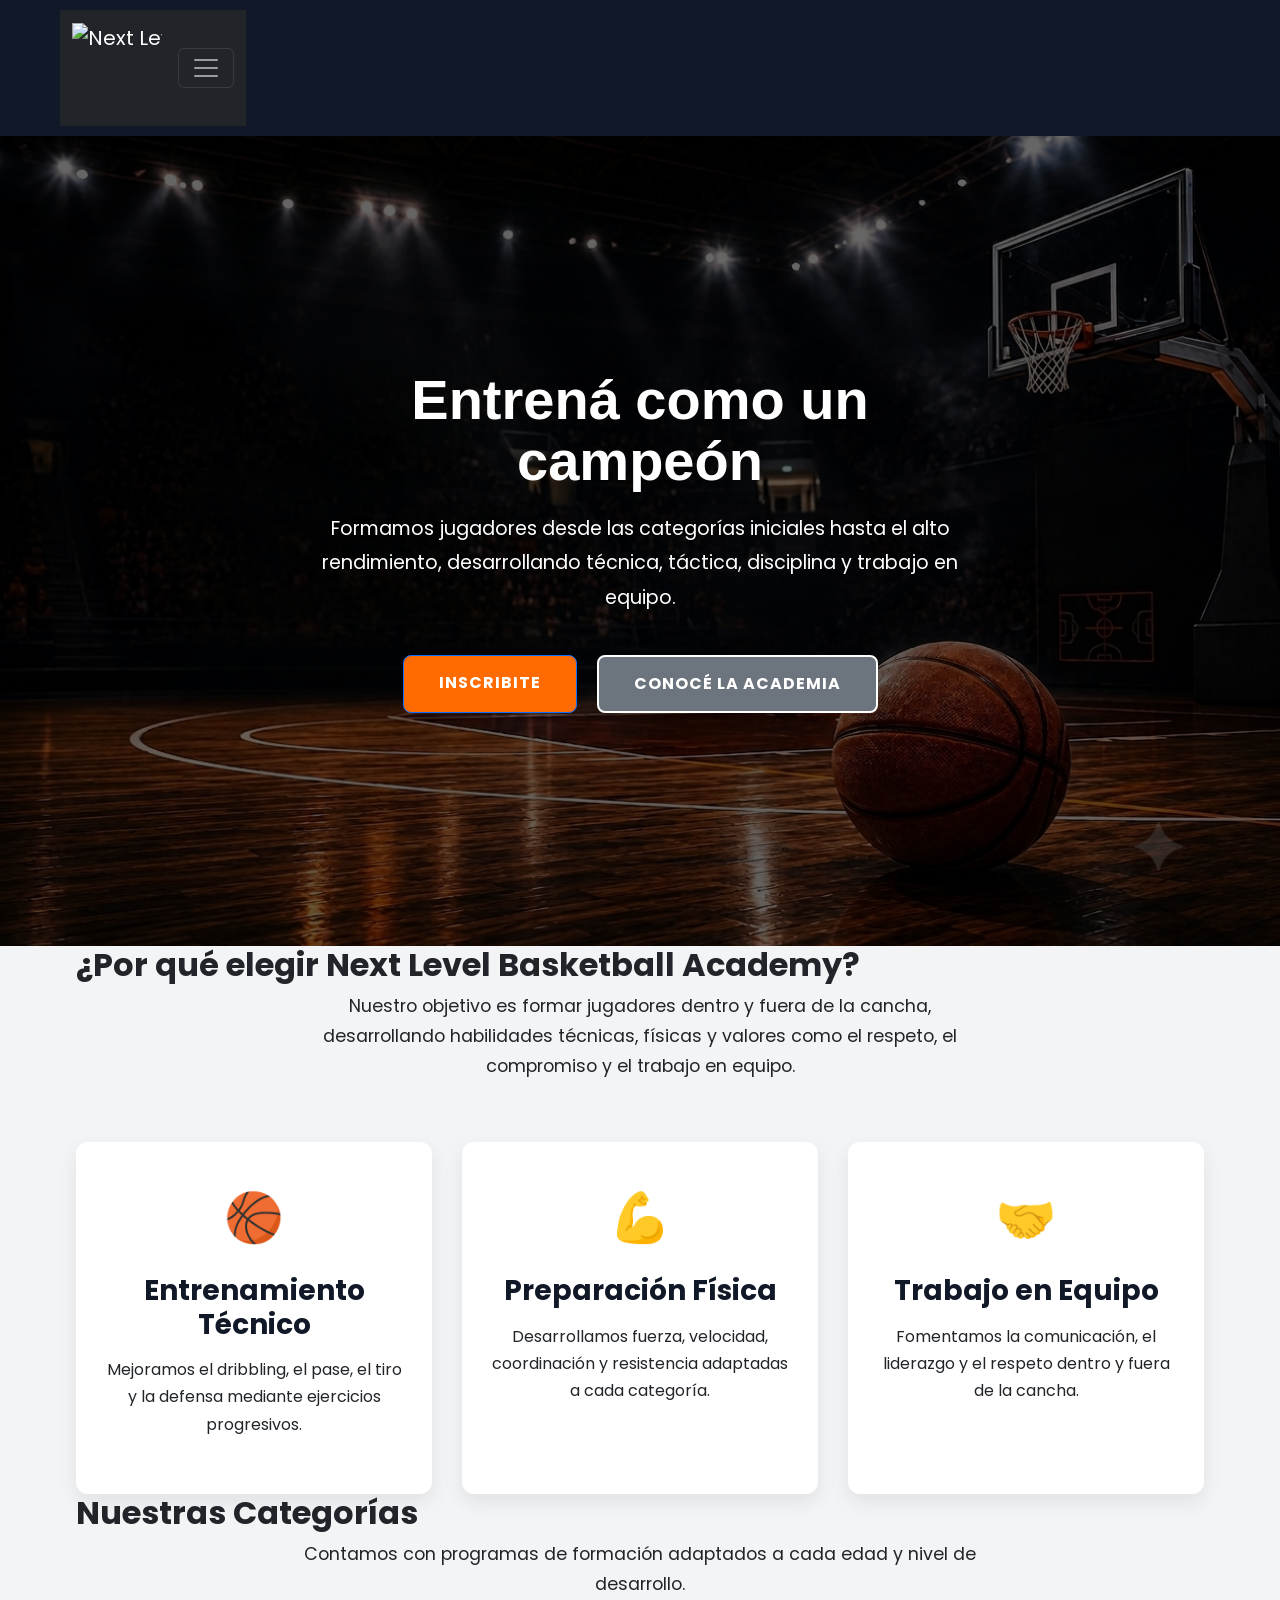
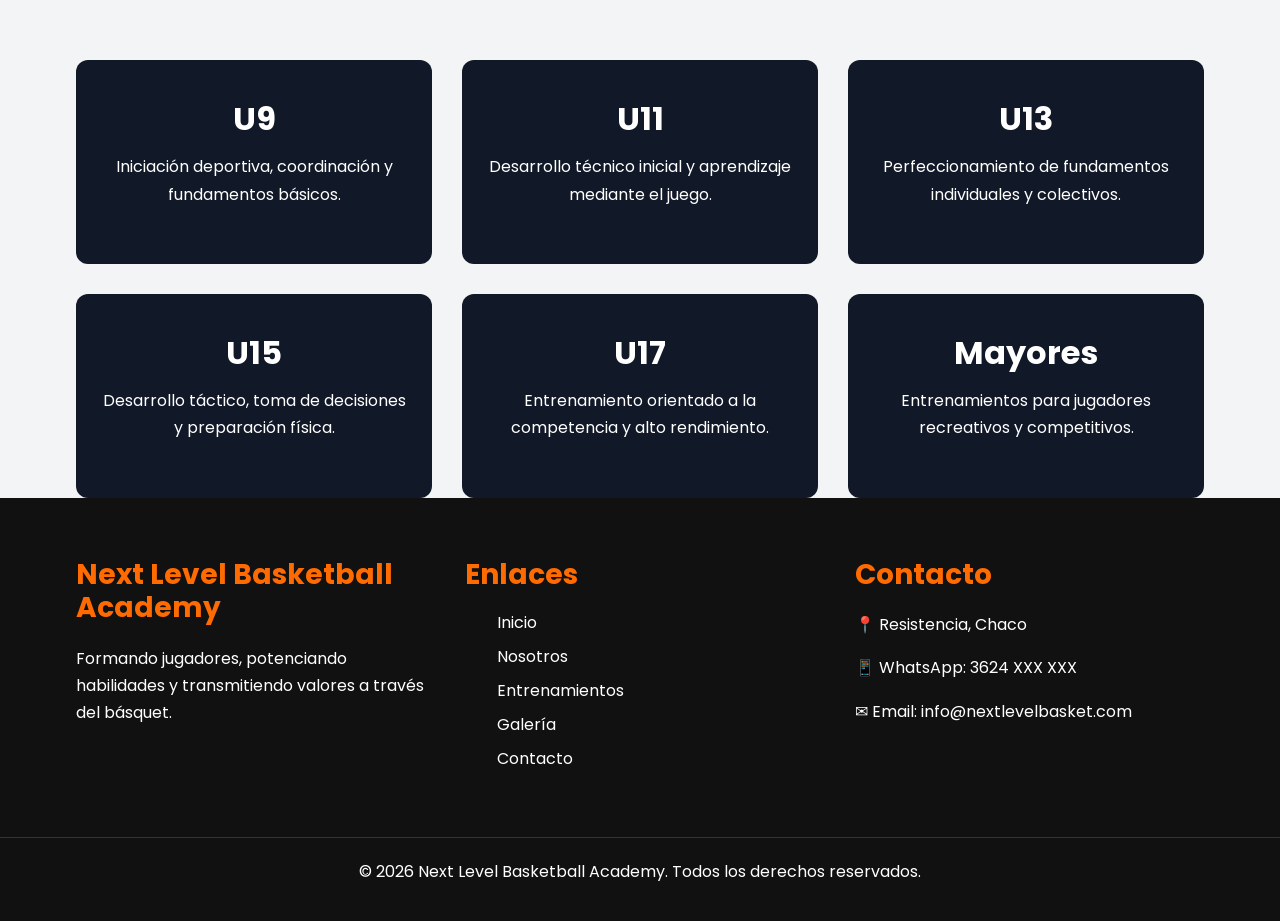
==== commit 7c898634: "refactor: migracion de css a arquitectura scss con partials" ====
--- a/index.html
+++ b/index.html
@@ -5,13 +5,15 @@
     <meta charset="UTF-8">
     <meta name="viewport" content="width=device-width, initial-scale=1.0">
     <title>Academia de Básquet | Inicio</title>
+    <meta name="description" content="Academia de básquet en Resistencia, Chaco. Formación integral para niños y jóvenes: técnica individual, táctica y valores deportivos para llevar tu juego al siguiente nivel.">
+<meta name="keywords" content="básquet resistencia, academia de básquet chaco, entrenamiento de básquet, básquet infantil, clínica de básquet, next level basketball">
     <!-- Google Fonts: Poppins -->
 <link rel="preconnect" href="https://fonts.googleapis.com">
 <link rel="preconnect" href="https://fonts.gstatic.com" crossorigin>
 <link href="https://fonts.googleapis.com/css2?family=Poppins:wght@400;500;600;700;800&display=swap" rel="stylesheet">
 
 <!-- Bootstrap CSS CDN -->
-<link href="https://cdn.jsdelivr.net/npm/bootstrap@5.3.3/dist/css/bootstrap.min.css" rel="stylesheet" integrity="sha384-QWTKZyjpPEjISv5WaRU9OFeRpok6YctnYmDr5pNlyT2bRjXh0JMhjY6hW+ALEwIH" crossorigin="anonymous">
+<link href="https://cdn.jsdelivr.net/npm/bootstrap@5.3.8/dist/css/bootstrap.min.css" rel="stylesheet" integrity="sha384-sRIl4kxILFvY47J16cr9ZwB07vP4J8+LH7qKQnuqkuIAvNWLzeN8tE5YBujZqJLB" crossorigin="anonymous">
 
 <!-- Tus estilos CSS -->
 <link rel="stylesheet" href="./styles/style.css">
@@ -156,7 +158,7 @@
     </div>
 
 
-
+</section>
     </main>
 
     <footer class="footer">
@@ -223,6 +225,6 @@
 
 </footer>
 <!-- Bootstrap Bundle JS -->
-<script src="https://cdn.jsdelivr.net/npm/bootstrap@5.3.3/dist/bootstrap.bundle.min.js" integrity="sha384-YvpcrYf0tY3lHB60NNkmXc5s9fDVZLESaAA55NDzOxhy9GkcIdslK1eN7N6jIeHz" crossorigin="anonymous"></script>
+<script src="https://cdn.jsdelivr.net/npm/bootstrap@5.3.8/dist/js/bootstrap.bundle.min.js" integrity="sha384-FKyoEForCGlyvwx9Hj09JcYn3nv7wiPVlz7YYwJrWVcXK/BmnVDxM+D2scQbITxI" crossorigin="anonymous"></script>
 </body>
 </html>
--- a/styles/style.css
+++ b/styles/style.css
@@ -1,1252 +1,446 @@
-/* ==========================
-   RESET
-========================== */
-
-*{
-    margin: 0;
-    padding: 0;
-    box-sizing: border-box;
-}
-
-/* ==========================
-   VARIABLES
-========================== */
-
-:root{
-
-    --color-principal:#ff6b00;
-
-    --color-secundario:#111827;
-
-    --color-terciario:#1d4ed8;
-
-    --color-claro:#f3f4f6;
-
-    --color-blanco:#ffffff;
-
-    --color-texto:#333333;
-
-}
-
-/* ==========================
-   ESTILOS GENERALES
-========================== */
-
-body{
-      font-family: 'Poppins', sans-serif;
-    background-color: var(--color-claro);
-}
-
-a{
-    text-decoration: none;
-}
-
-ul{
-    list-style: none;
-}
-/* ==========================
-   HEADER
-========================== */
-.header {
-    position: sticky;
-    top: 0;
-    z-index: 1000;
-    background-color: var(--color-secundario);
-    border-bottom: 2px solid var(--color-principal);
-}
-
-.header .navbar {
-    padding: 0.8rem 5%;
-}
-
-.header .navbar-toggler {
-    border-color: var(--color-principal);
-}
-
-.header .navbar-toggler-icon {
-    background-image: url("data:image/svg+xml,%3csvg xmlns='http://www.w3.org/2000/svg' viewBox='0 0 30 30'%3e%3cpath stroke='rgba%28255, 107, 0, 1%29' stroke-linecap='round' stroke-miterlimit='10' stroke-width='2' d='M4 7h22M4 15h22M4 23h22'/%3e%3c/svg%3e");
-}
-
-.header .navbar-toggler:focus {
-    box-shadow: 0 0 0 0.25rem rgba(255, 107, 0, 0.4);
-}
-
-.header .nav-link {
-    color: var(--color-blanco) !important;
-    font-weight: 500;
-    font-size: 1rem;
-    transition: color 0.3s ease;
-}
-
-.header .nav-link:hover,
-.header .nav-link.active {
-    color: var(--color-principal) !important;
-}
-/*==========================
-          LOGO
-==========================*/
-
-.logo{
-    display: flex;
-    align-items: center;
-}
-
-.logo img{
-    width: 90px;
-    height: 90px;
-    object-fit: contain;
-    display: block;
-}
-
-.nav-list{
-    display: flex;
-    gap: 30px;
-}
-
-.nav-list a{
-    color: var(--color-blanco);
-    font-weight: bold;
-    transition: .3s;
-}
-
-.nav-list a:hover{
-    color: var(--color-principal);
-}
-/* ==========================
-   HERO
-========================== */
-
-.hero{
-    min-height: 90vh;
-
-    display: flex;
-    justify-content: center;
-    align-items: center;
-    text-align: center;
-
-    padding: 40px;
-
-    background-image: linear-gradient(rgba(0,0,0,.6), rgba(0,0,0,.6)),
-                      url("../assets/images/hero.png");
-
-    background-size: cover;
-    background-position: center;
-
-    color: white;
-}
-
-.hero-content{
-    max-width: 700px;
-}
-
-.hero h2{
-    font-size: 3.5rem;
-    line-height: 1.1;
-    margin-bottom: 20px;
-    font-weight: 800;
-}
-
-.hero p{
-    font-size: 1.2rem;
-    line-height: 1.8;
-    margin-bottom: 40px;
-}
-
-.hero-buttons{
-    display: flex;
-    justify-content: center;
-    gap: 20px;
-    flex-wrap: wrap;
-}
-/* ==========================
-   BOTONES
-========================== */
-
-.btn{
-    display: inline-block;
-
-    padding: 15px 35px;
-
-    border-radius: 8px;
-
-    font-weight: bold;
-
-    transition: .3s;
-
-    text-transform:uppercase;
-
-    letter-spacing:1px;
-}
-
-.btn-primary{
-    background-color: var(--color-principal);
-    color: white;
-}
-
-.btn-primary:hover{
-    transform: translateY(-3px);
-}
-
-.btn-secondary{
-    border: 2px solid white;
-    color: white;
-}
-
-.btn-secondary:hover{
-    background-color: white;
-    color: black;
-}
-/*==========================
-    CONTENEDOR
-==========================*/
-
-.container{
-    width: 90%;
-    max-width: 1200px;
-    margin: 0 auto;
-}
-
-/*==========================
-    FEATURES
-==========================*/
-
-.features{
-    padding: 100px 0;
-}
-
-.features h2{
-    text-align: center;
-    font-size: 2.5rem;
-    margin-bottom: 20px;
-    color: var(--color-secundario);
-}
-
-.section-description{
-    text-align: center;
-    max-width: 700px;
-    margin: 0 auto 60px;
-    font-size: 1.1rem;
-    line-height: 1.7;
-}
-
-.features-grid{
-    display: grid;
-    grid-template-columns: repeat(3,1fr);
-    gap: 30px;
-}
-
-.feature-card{
-    background: white;
-    padding: 40px 30px;
-    border-radius: 12px;
-    text-align: center;
-    transition: .3s;
-    box-shadow: 0 8px 20px rgba(0,0,0,.08);
-}
-
-.feature-card:hover{
-    transform: translateY(-10px);
-}
-
-.icon{
-    font-size: 3rem;
-    margin-bottom: 20px;
-}
-
-.feature-card h3{
-    margin-bottom: 15px;
-    color: var(--color-secundario);
-}
-
-.feature-card p{
-    line-height: 1.7;
-}
-/*==========================
-    CATEGORÍAS
-==========================*/
-
-.categories{
-    padding: 100px 0;
-    background-color: white;
-}
-
-.categories h2{
-    text-align: center;
-    font-size: 2.5rem;
-    margin-bottom: 20px;
-    color: var(--color-secundario);
-}
-
-.categories-grid{
-    display: grid;
-    grid-template-columns: repeat(3, 1fr);
-    gap: 30px;
-    margin-top: 50px;
-}
-
-.category-card{
-    background-color: var(--color-secundario);
-    color: white;
-    padding: 40px 25px;
-    border-radius: 12px;
-    text-align: center;
-    transition: .3s;
-}
-
-.category-card:hover{
-    transform: translateY(-10px);
-    background-color: var(--color-principal);
-}
-
-.category-card h3{
-    font-size: 2rem;
-    margin-bottom: 15px;
-}
-
-.category-card p{
-    line-height: 1.7;
-}
-/*==========================
-        ENTRENADORES
-==========================*/
-
-.coaches{
-    padding: 100px 0;
-    background-color: var(--color-claro);
-}
-
-.coaches-grid{
-
-    display: grid;
-    grid-template-columns: repeat(3,1fr);
-    gap: 30px;
-    margin-top: 50px;
-
-}
-
-.coach-card{
-
-    background: white;
-    text-align: center;
-    padding: 35px;
-    border-radius: 15px;
-
-    box-shadow: 0 8px 20px rgba(0,0,0,.08);
-
-    transition: .3s;
-
-}
-
-.coach-card:hover{
-
-    transform: translateY(-10px);
-
-}
-
-.coach-card img{
-
-    width: 180px;
-    height: 180px;
-
-    border-radius: 50%;
-
-    object-fit: cover;
-
-    margin-bottom: 20px;
-
-    border: 5px solid var(--color-principal);
-
-}
-
-.coach-card h3{
-
-    margin-bottom: 8px;
-    color: var(--color-secundario);
-
-}
-
-.coach-card span{
-
-    color: var(--color-principal);
-    font-weight: bold;
-    display: block;
-    margin-bottom: 15px;
-
-}
-
-.coach-card p{
-
-    line-height: 1.7;
-
-}
-/*==========================
-      INSTALACIONES
-==========================*/
-
-.facilities{
-    padding: 100px 0;
-    background-color: white;
-}
-
-.gallery-grid{
-    display: grid;
-    grid-template-columns: repeat(3, 1fr);
-    gap: 20px;
-    margin-top: 50px;
-}
-
-.gallery-grid img{
-    width: 100%;
-    height: 250px;
-    object-fit: cover;
-    border-radius: 12px;
-    transition: .4s;
-    cursor: pointer;
-}
-
-.gallery-grid img:hover{
-    transform: scale(1.05);
-}
-/*==========================
-          FOOTER
-==========================*/
-
-.footer{
-
-    background-color: #111;
-
-    color:white;
-
-    padding-top:60px;
-
-}
-
-
-.footer-grid{
-
-    display:grid;
-
-    grid-template-columns:repeat(3,1fr);
-
-    gap:40px;
-
-}
-
-
-.footer h3{
-
-    margin-bottom:20px;
-
-    color:var(--color-principal);
-
-}
-
-
-.footer p{
-
-    line-height:1.7;
-
-}
-
-
-.footer ul{
-
-    display:flex;
-
-    flex-direction:column;
-
-    gap:10px;
-
-}
-
-
-.footer a{
-
-    color:white;
-
-    transition:.3s;
-
-}
-
-
-.footer a:hover{
-
-    color:var(--color-principal);
-
-}
-
-
-
-.footer-bottom{
-
-    text-align:center;
-
-    margin-top:50px;
-
-    padding:20px;
-
-    border-top:1px solid #333;
-
-}
-/*==========================
-        NOSOTROS
-==========================*/
-
-
-.about-hero{
-
-    padding:100px 0;
-
-    background-color:var(--color-secundario);
-
-    color:white;
-
-    text-align:center;
-
-}
-
-
-.about-hero h2{
-
-    font-size:3rem;
-
-    margin-bottom:20px;
-
-}
-
-
-.history{
-
-    padding:80px 0;
-
-    text-align:center;
-
-}
-
-
-.history p{
-
-    max-width:800px;
-
-    margin:auto;
-
-    line-height:1.8;
-
-}
-
-
-
-/* VALORES */
-
-
-.values{
-
-    padding:80px 0;
-
-    background-color:white;
-
-}
-
-
-.values h2{
-
-    text-align:center;
-
-    margin-bottom:50px;
-
-}
-
-
-
-.values-grid{
-
-    display:grid;
-
-    grid-template-columns:repeat(3,1fr);
-
-    gap:30px;
-
-}
-
-
-
-.value-card{
-
-    padding:35px;
-
-    background-color:var(--color-claro);
-
-    text-align:center;
-
-    border-radius:12px;
-
-    transition:.3s;
-
-}
-
-
-.value-card:hover{
-
-    transform:translateY(-8px);
-
-}
-
-
-.value-card h3{
-
-    color:var(--color-principal);
-
-    margin-bottom:15px;
-
-}
-/*==========================
-      ENTRENAMIENTOS
-==========================*/
-
-
-.training-hero{
-
-    padding:100px 0;
-
-    background-color:var(--color-secundario);
-
-    color:white;
-
-    text-align:center;
-
-}
-
-
-
-.training-hero h2{
-
-    font-size:3rem;
-
-    margin-bottom:20px;
-
-}
-
-
-
-.training-content{
-
-    padding:80px 0;
-
-}
-
-
-
-.training-content h2{
-
-    text-align:center;
-
-    margin-bottom:50px;
-
-}
-
-
-
-.training-grid{
-
-    display:grid;
-
-    grid-template-columns:repeat(3,1fr);
-
-    gap:30px;
-
-}
-
-
-
-.training-card{
-
-    padding:35px;
-
-    background:white;
-
-    border-radius:12px;
-
-    box-shadow:0 8px 20px rgba(0,0,0,.08);
-
-    transition:.3s;
-
-}
-
-
-
-.training-card:hover{
-
-    transform:translateY(-10px);
-
-}
-
-
-
-.training-card h3{
-
-    margin-bottom:15px;
-
-    color:var(--color-principal);
-
-}
-
-
-
-.training-card p{
-
-    line-height:1.7;
-
-}
-
-
-
-/* TABLA */
-
-
-.schedule{
-
-    padding:80px 0;
-
-    background-color:var(--color-claro);
-
-}
-
-
-.schedule h2{
-
-    text-align:center;
-
-    margin-bottom:40px;
-
-}
-
-
-
-table{
-
-    width:100%;
-
-    border-collapse:collapse;
-
-    background:white;
-
-}
-
-
-
-th{
-
-    background-color:var(--color-secundario);
-
-    color:white;
-
-}
-
-
-
-th, td{
-
-    padding:15px;
-
-    text-align:center;
-
-    border:1px solid #ddd;
-
-}
-/*==========================
-          GALERÍA
-==========================*/
-
-
-.gallery-hero{
-
-    padding:100px 0;
-
-    background-color:var(--color-secundario);
-
-    color:white;
-
-    text-align:center;
-
-}
-
-
-.gallery-hero h2{
-
-    font-size:3rem;
-
-    margin-bottom:20px;
-
-}
-
-
-
-.gallery-section{
-
-    padding:80px 0;
-
-}
-
-
-
-.gallery-section h2{
-
-    text-align:center;
-
-    margin-bottom:50px;
-
-}
-
-
-
-.gallery-page-grid{
-
-    display:grid;
-
-    grid-template-columns:repeat(3,1fr);
-
-    gap:25px;
-
-}
-
-
-
-.gallery-page-grid img{
-
-    width:100%;
-
-    height:280px;
-
-    object-fit:cover;
-
-    border-radius:12px;
-
-    transition:.4s;
-
-}
-
-
-
-.gallery-page-grid img:hover{
-
-    transform:scale(1.05);
-
-}
-/*==========================
-        CONTACTO
-==========================*/
-
-
-.contact-hero{
-
-    padding:100px 0;
-
-    background-color:var(--color-secundario);
-
-    color:white;
-
-    text-align:center;
-
-}
-
-
-
-.contact-hero h2{
-
-    font-size:3rem;
-
-    margin-bottom:20px;
-
-}
-
-
-
-.contact-section{
-
-    padding:80px 0;
-
-}
-
-
-
-.contact-grid{
-
-    display:grid;
-
-    grid-template-columns:1fr 1fr;
-
-    gap:50px;
-
-}
-
-
-
-.contact-info{
-
-    background-color:var(--color-claro);
-
-    padding:40px;
-
-    border-radius:12px;
-
-}
-
-
-
-.contact-info h2,
-.contact-form h2{
-
-    margin-bottom:25px;
-
-}
-
-
-
-.contact-form form{
-
-    display:flex;
-
-    flex-direction:column;
-
-    gap:15px;
-
-}
-
-
-
-.contact-form input,
-.contact-form textarea{
-
-    padding:15px;
-
-    border:1px solid #ccc;
-
-    border-radius:8px;
-
-    font-size:1rem;
-
-}
-
-
-
-.contact-form button{
-
-    padding:15px;
-
-    background-color:var(--color-principal);
-
-    color:white;
-
-    border:none;
-
-    border-radius:8px;
-
-    font-size:1rem;
-
-    font-weight:bold;
-
-    cursor:pointer;
-
-    transition:.3s;
-
-}
-
-
-
-.contact-form button:hover{
-
-    transform:translateY(-3px);
-
-}
-h1,
-h2,
-h3{
-
-    font-weight:700;
-
-}
+* {
+  margin: 0;
+  padding: 0;
+  box-sizing: border-box;
+}
+
+body {
+  font-family: "Poppins", sans-serif;
+  background-color: #f3f4f6;
+}
+
+a {
+  text-decoration: none;
+}
+
+ul {
+  list-style: none;
+}
+
+h1, h2, h3 {
+  font-weight: 700;
+}
+
+.container {
+  width: 90%;
+  max-width: 1200px;
+  margin: 0 auto;
+}
+
+.section-title {
+  text-align: center;
+  max-width: 700px;
+  margin: 0 auto 50px;
+}
+.section-title h2 {
+  font-size: 2.5rem;
+  color: #111827;
+  margin-bottom: 15px;
+}
+.section-title p {
+  line-height: 1.7;
+}
+
+.section-description {
+  text-align: center;
+  max-width: 700px;
+  margin: 0 auto 60px;
+  font-size: 1.1rem;
+  line-height: 1.7;
+}
+
 .hero-content,
 .features,
-.categories{
-
-    animation: aparecer 1s ease;
-
-}
-
-
-
-@keyframes aparecer{
-
-    from{
-
-        opacity:0;
-
-        transform:translateY(30px);
-
-    }
-
-
-    to{
-
-        opacity:1;
-
-        transform:translateY(0);
-
-    }
-
-}
-/* ==========================
-   SECCIÓN TITLE
-========================== */
-
-.section-title{
-    text-align: center;
-    max-width: 700px;
-    margin: 0 auto 50px;
-}
-
-.section-title h2{
-    font-size: 2.5rem;
-    color: var(--color-secundario);
-    margin-bottom: 15px;
-}
-
-.section-title p{
-    line-height: 1.7;
-}
-
-
-/* ==========================
-   NUESTRA HISTORIA
-========================== */
-
-.history-content{
-    max-width: 850px;
-    margin: 0 auto;
-}
-
-.history-text h2{
-    color: var(--color-secundario);
-    margin-bottom: 25px;
-}
-
-.history-text p{
-    margin-bottom: 20px;
-}
-
-
-/* ==========================
-   NUESTRA MISIÓN
-========================== */
-
-.mission{
-    padding: 100px 0;
-    background-color: white;
-}
-
-.mission-content{
-    display: grid;
-    grid-template-columns: repeat(3, 1fr);
-    gap: 30px;
-}
-
-.mission-card{
-    background-color: var(--color-claro);
-    padding: 40px 30px;
-    border-radius: 12px;
-    text-align: center;
-    transition: .3s;
-}
-
-.mission-card:hover{
-    transform: translateY(-10px);
-    box-shadow: 0 8px 20px rgba(0,0,0,.08);
-}
-
-.mission-icon{
-    font-size: 3rem;
-    margin-bottom: 20px;
-}
-
-.mission-card h3{
-    color: var(--color-secundario);
-    margin-bottom: 15px;
-}
-
-.mission-card p{
-    line-height: 1.7;
-}
-
-
-/* ==========================
-   VALORES
-========================== */
-
-.value-card p{
-    line-height: 1.7;
-}
-
-.value-card:hover{
-    background-color: var(--color-principal);
-    color: white;
-}
-
-.value-card:hover h3{
-    color: white;
-}
-
-
-/* ==========================
-   METODOLOGÍA
-========================== */
-
-.methodology{
-    padding: 100px 0;
-    background-color: var(--color-secundario);
-}
-
-.methodology .section-title h2,
-.methodology .section-title p{
-    color: white;
-}
-
-.methodology-grid{
-    display: grid;
-    grid-template-columns: repeat(4, 1fr);
-    gap: 25px;
-}
-
-.methodology-card{
-    background-color: white;
-    padding: 35px 25px;
-    border-radius: 12px;
-    text-align: center;
-    transition: .3s;
-}
-
-.methodology-card:hover{
-    transform: translateY(-10px);
-}
-
-.methodology-card span{
-    display: inline-block;
-    font-size: 2rem;
-    font-weight: 800;
-    color: var(--color-principal);
-    margin-bottom: 20px;
-}
-
-.methodology-card h3{
-    color: var(--color-secundario);
-    margin-bottom: 15px;
-}
-
-.methodology-card p{
-    line-height: 1.7;
-}
-
-
-/* ==========================
-   EQUIPO
-========================== */
-
-.coach-placeholder{
-    width: 180px;
-    height: 180px;
-    margin: 0 auto 20px;
-
-    display: flex;
-    justify-content: center;
-    align-items: center;
-
-    background-color: var(--color-secundario);
-    border: 5px solid var(--color-principal);
-    border-radius: 50%;
-
-    font-size: 4rem;
-}
-
-.coach-card p{
-    line-height: 1.7;
-}
-/* Custom Header & Navbar (Next Level Style) */
+.categories {
+  animation: aparecer 1s ease;
+}
+
+@keyframes aparecer {
+  from {
+    opacity: 0;
+    transform: translateY(30px);
+  }
+  to {
+    opacity: 1;
+    transform: translateY(0);
+  }
+}
+.btn {
+  display: inline-block;
+  padding: 15px 35px;
+  border-radius: 8px;
+  font-weight: bold;
+  transition: 0.3s;
+  text-transform: uppercase;
+  letter-spacing: 1px;
+}
+
+.btn-primary {
+  background-color: #ff6b00;
+  color: white;
+}
+.btn-primary:hover {
+  transform: translateY(-3px);
+}
+
+.btn-secondary {
+  border: 2px solid white;
+  color: white;
+}
+.btn-secondary:hover {
+  background-color: white;
+  color: black;
+}
+
+.features-grid, .categories-grid, .coaches-grid, .values-grid, .training-grid, .mission-content {
+  display: grid;
+  grid-template-columns: repeat(3, 1fr);
+  gap: 30px;
+  margin-top: 50px;
+}
+
+.methodology-grid, .training-methodology-grid {
+  display: grid;
+  grid-template-columns: repeat(4, 1fr);
+  gap: 25px;
+}
+
+.gallery-grid, .gallery-page-grid {
+  display: grid;
+  grid-template-columns: repeat(3, 1fr);
+  gap: 20px;
+  margin-top: 50px;
+}
+.gallery-grid img, .gallery-page-grid img {
+  width: 100%;
+  height: 250px;
+  object-fit: cover;
+  border-radius: 12px;
+  transition: 0.4s;
+  cursor: pointer;
+}
+.gallery-grid img:hover, .gallery-page-grid img:hover {
+  transform: scale(1.05);
+}
+
+.feature-card, .value-card, .mission-card, .training-card {
+  background: white;
+  padding: 40px 30px;
+  border-radius: 12px;
+  text-align: center;
+  transition: 0.3s;
+  box-shadow: 0 8px 20px rgba(0, 0, 0, 0.08);
+}
+.feature-card:hover, .value-card:hover, .mission-card:hover, .training-card:hover {
+  transform: translateY(-10px);
+}
+.feature-card h3, .value-card h3, .mission-card h3, .training-card h3 {
+  margin-bottom: 15px;
+  color: #111827;
+}
+.feature-card p, .value-card p, .mission-card p, .training-card p {
+  line-height: 1.7;
+}
+
+.value-card {
+  background-color: #f3f4f6;
+}
+.value-card:hover {
+  background-color: #ff6b00;
+  color: white;
+}
+.value-card:hover h3 {
+  color: white;
+}
+
+.category-card {
+  background-color: #111827;
+  color: white;
+  padding: 40px 25px;
+  border-radius: 12px;
+  text-align: center;
+  transition: 0.3s;
+}
+.category-card:hover {
+  transform: translateY(-10px);
+  background-color: #ff6b00;
+}
+.category-card h3 {
+  font-size: 2rem;
+  margin-bottom: 15px;
+}
+.category-card p {
+  line-height: 1.7;
+}
+
+.coach-card {
+  background: white;
+  text-align: center;
+  padding: 35px;
+  border-radius: 15px;
+  box-shadow: 0 8px 20px rgba(0, 0, 0, 0.08);
+  transition: 0.3s;
+}
+.coach-card:hover {
+  transform: translateY(-10px);
+}
+.coach-card img {
+  width: 180px;
+  height: 180px;
+  border-radius: 50%;
+  object-fit: cover;
+  margin-bottom: 20px;
+  border: 5px solid #ff6b00;
+}
+.coach-card h3 {
+  margin-bottom: 8px;
+  color: #111827;
+}
+.coach-card span {
+  color: #ff6b00;
+  font-weight: bold;
+  display: block;
+  margin-bottom: 15px;
+}
+.coach-card p {
+  line-height: 1.7;
+}
+
+.coach-placeholder {
+  width: 180px;
+  height: 180px;
+  margin: 0 auto 20px;
+  display: flex;
+  justify-content: center;
+  align-items: center;
+  background-color: #111827;
+  border: 5px solid #ff6b00;
+  border-radius: 50%;
+  font-size: 4rem;
+}
+
+.methodology-card, .training-methodology-card {
+  background-color: white;
+  padding: 35px 25px;
+  border-radius: 12px;
+  text-align: center;
+  transition: 0.3s;
+}
+.methodology-card:hover, .training-methodology-card:hover {
+  transform: translateY(-10px);
+}
+.methodology-card span, .training-methodology-card span {
+  display: inline-block;
+  font-size: 2rem;
+  font-weight: 800;
+  color: #ff6b00;
+  margin-bottom: 20px;
+}
+.methodology-card h3, .training-methodology-card h3 {
+  color: #111827;
+  margin-bottom: 15px;
+}
+.methodology-card p, .training-methodology-card p {
+  line-height: 1.7;
+}
+
+.icon, .mission-icon, .training-icon {
+  font-size: 3rem;
+  margin-bottom: 20px;
+}
+
+.table-container {
+  width: 100%;
+  overflow-x: auto;
+}
+
+.schedule {
+  padding: 80px 0;
+  background-color: #f3f4f6;
+}
+.schedule h2 {
+  text-align: center;
+  margin-bottom: 40px;
+}
+.schedule table {
+  width: 100%;
+  min-width: 650px;
+  border-collapse: collapse;
+  background: white;
+}
+.schedule table th {
+  background-color: #111827;
+  color: white;
+}
+.schedule table th, .schedule table td {
+  padding: 18px;
+  text-align: center;
+  border: 1px solid #ddd;
+}
+.schedule table tbody tr {
+  transition: 0.3s;
+}
+.schedule table tbody tr:hover {
+  background-color: #f5f5f5;
+}
+
 .header {
-    position: sticky;
-    top: 0;
-    z-index: 1000;
-    background-color: #121212;
-    border-bottom: 2px solid #FF6B00;
-}
-
-.header .navbar {
-    background-color: transparent !important;
-    padding: 0.8rem 5%;
-}
-
-.header .navbar-brand img {
-    height: 50px;
-    width: auto;
-}
-
-.header .navbar-toggler {
-    border-color: #FF6B00;
-}
-
-.header .navbar-toggler-icon {
-    background-image: url("data:image/svg+xml,%3csvg xmlns='http://www.w3.org/2000/svg' viewBox='0 0 30 30'%3e%3cpath stroke='rgba%28255, 107, 0, 1%29' stroke-linecap='round' stroke-miterlimit='10' stroke-width='2' d='M4 7h22M4 15h22M4 23h22'/%3e%3c/svg%3e");
-}
-
-.header .navbar-toggler:focus {
-    box-shadow: 0 0 0 0.25rem rgba(255, 107, 0, 0.4);
-}
-
-.header .nav-link {
-    color: #FFFFFF !important;
-    font-weight: 500;
-    font-size: 1rem;
-    margin-left: 1rem;
-    transition: color 0.3s ease;
-}
-
-.header .nav-link:hover,
-.header .nav-link.active {
-    color: #FF6B00 !important;
-}
-/* Forzar botón hamburguesa visible en todas las pantallas */
-.header .navbar-toggler {
-    display: block !important;
-}
-
-/* Forzar que el menú colapsado se comporte como lista desplegable en pantallas grandes */
-.header .navbar-collapse {
-    flex-basis: 100% !important;
-    flex-grow: 1 !important;
-    align-items: flex-start !important;
-}
-
-.header .navbar-collapse.collapse:not(.show) {
-    display: none !important;
-}
-
-.header .navbar-nav {
-    flex-direction: column !important;
-    width: 100%;
-    margin-top: 15px;
-    padding-top: 10px;
-    border-top: 1px solid rgba(255, 255, 255, 0.1);
-}
-
-.header .nav-link {
-    margin-left: 0 !important;
-    padding: 8px 0 !important;
-}
-/* Ajuste de estilo para el desplegable global */
-.header .navbar-collapse {
-    border-top: 1px solid rgba(255, 255, 255, 0.1);
-    margin-top: 10px;
-}
-
-.header .nav-link {
-    padding: 10px 0 !important;
-    font-size: 1.1rem;
-}+  background-color: #111827;
+  display: flex;
+  justify-content: space-between;
+  align-items: center;
+  padding: 10px 60px;
+  min-height: 100px;
+}
+
+.logo {
+  display: flex;
+  align-items: center;
+}
+.logo img {
+  width: 90px;
+  height: 90px;
+  object-fit: contain;
+  display: block;
+}
+
+.nav-list {
+  display: flex;
+  gap: 30px;
+}
+.nav-list a {
+  color: #ffffff;
+  font-weight: bold;
+  transition: 0.3s;
+}
+.nav-list a:hover {
+  color: #ff6b00;
+}
+
+.hero {
+  min-height: 90vh;
+  display: flex;
+  justify-content: center;
+  align-items: center;
+  text-align: center;
+  padding: 40px;
+  background-image: linear-gradient(rgba(0, 0, 0, 0.6), rgba(0, 0, 0, 0.6)), url("../assets/images/hero.png");
+  background-size: cover;
+  background-position: center;
+  color: white;
+}
+.hero .hero-content {
+  max-width: 700px;
+}
+.hero h2 {
+  font-size: 3.5rem;
+  line-height: 1.1;
+  margin-bottom: 20px;
+  font-weight: 800;
+}
+.hero p {
+  font-size: 1.2rem;
+  line-height: 1.8;
+  margin-bottom: 40px;
+}
+.hero .hero-buttons {
+  display: flex;
+  justify-content: center;
+  gap: 20px;
+  flex-wrap: wrap;
+}
+
+.about-hero, .training-hero, .gallery-hero, .contact-hero {
+  padding: 100px 0;
+  background-color: #111827;
+  color: white;
+  text-align: center;
+}
+.about-hero h2, .training-hero h2, .gallery-hero h2, .contact-hero h2 {
+  font-size: 3rem;
+  margin-bottom: 20px;
+}
+
+.contact-section {
+  padding: 80px 0;
+}
+
+.contact-grid {
+  display: grid;
+  grid-template-columns: 1fr 1fr;
+  gap: 50px;
+}
+
+.contact-info {
+  background-color: #f3f4f6;
+  padding: 40px;
+  border-radius: 12px;
+}
+
+.contact-info h2, .contact-form h2 {
+  margin-bottom: 25px;
+}
+
+.contact-form form {
+  display: flex;
+  flex-direction: column;
+  gap: 15px;
+}
+.contact-form input, .contact-form textarea {
+  padding: 15px;
+  border: 1px solid #ccc;
+  border-radius: 8px;
+  font-size: 1rem;
+}
+.contact-form button {
+  padding: 15px;
+  background-color: #ff6b00;
+  color: white;
+  border: none;
+  border-radius: 8px;
+  font-size: 1rem;
+  font-weight: bold;
+  cursor: pointer;
+  transition: 0.3s;
+}
+.contact-form button:hover {
+  transform: translateY(-3px);
+}
+
+footer {
+  background-color: #111;
+  color: white;
+  padding-top: 60px;
+}
+footer .footer-grid {
+  display: grid;
+  grid-template-columns: repeat(3, 1fr);
+  gap: 40px;
+}
+footer h3 {
+  margin-bottom: 20px;
+  color: #ff6b00;
+}
+footer p {
+  line-height: 1.7;
+}
+footer ul {
+  display: flex;
+  flex-direction: column;
+  gap: 10px;
+}
+footer a {
+  color: white;
+  transition: 0.3s;
+}
+footer a:hover {
+  color: #ff6b00;
+}
+footer .footer-bottom {
+  text-align: center;
+  margin-top: 50px;
+  padding: 20px;
+  border-top: 1px solid #333;
+}
+
+/*# sourceMappingURL=style.css.map */
